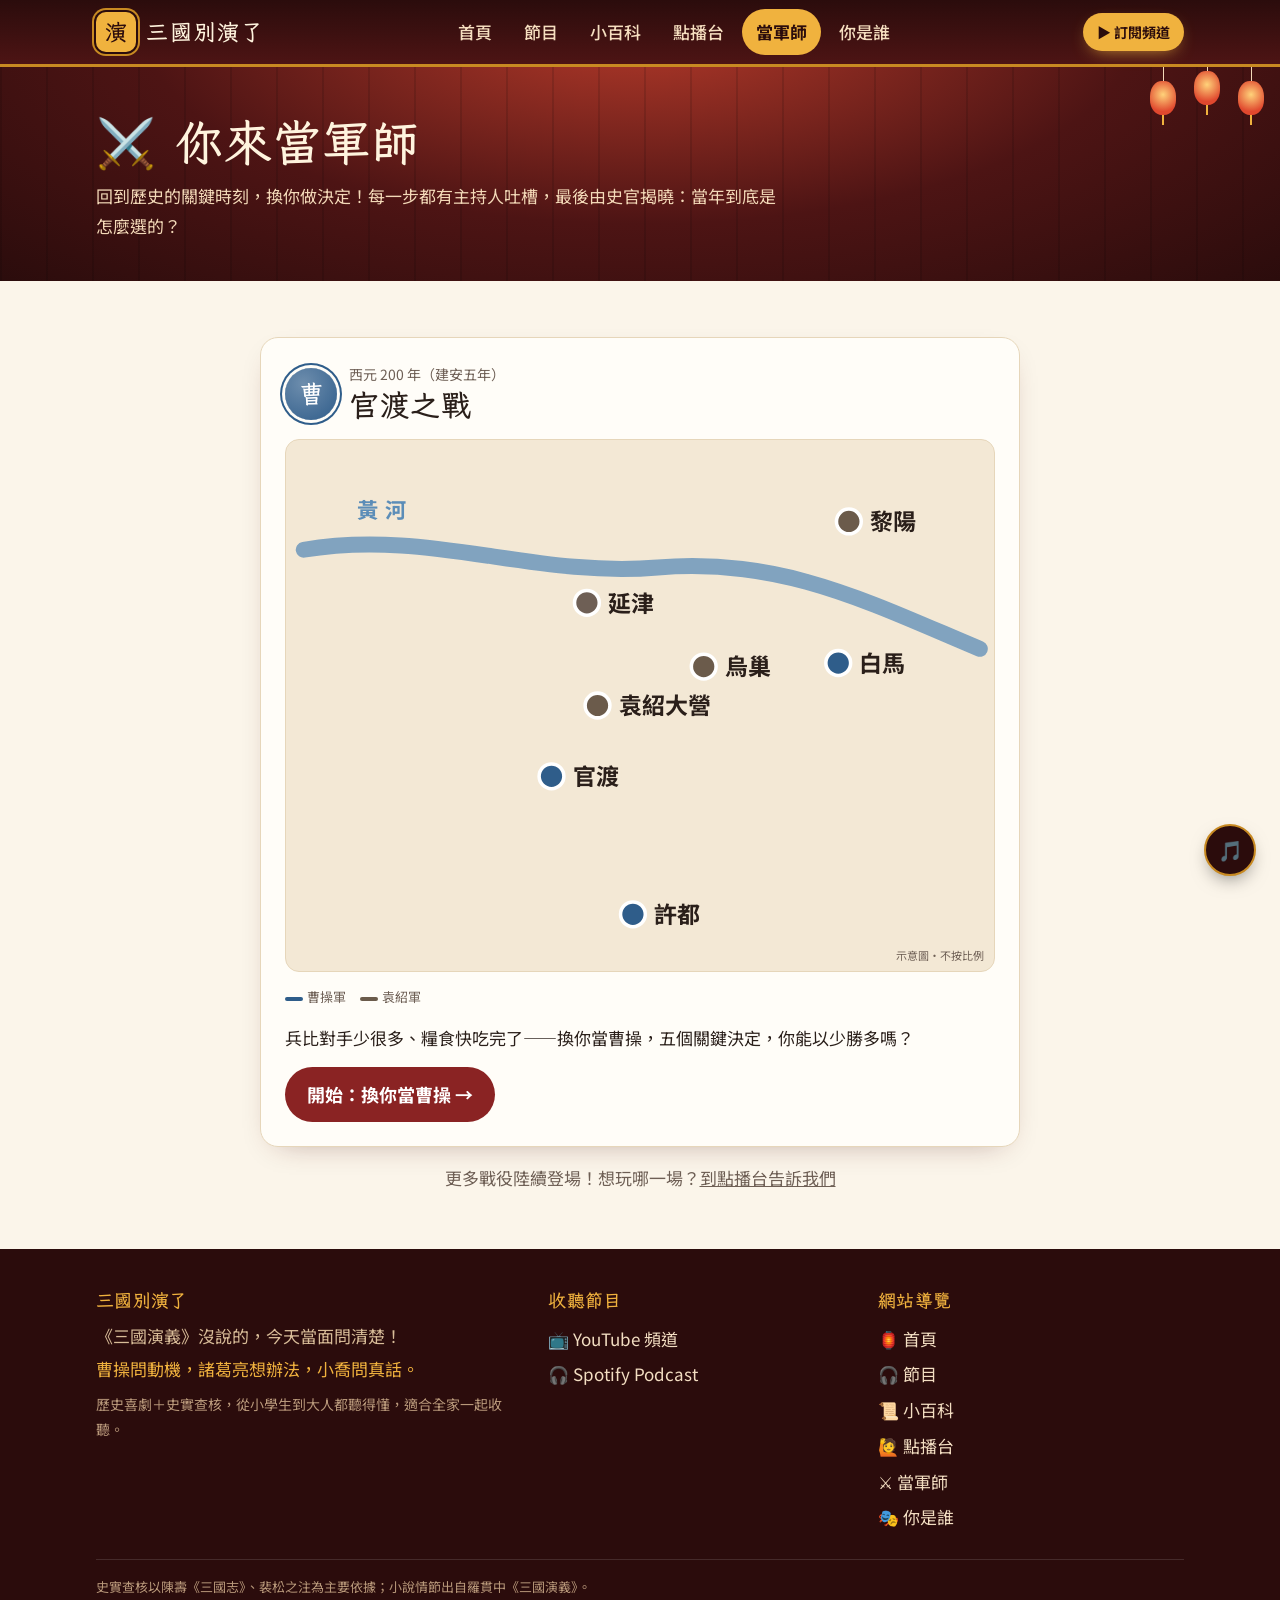
==== battle.html @ bfa18921 "新增「你來當軍師」戰役抉擇遊戲：第一場官渡之戰 - battle.html / battle.js：戰場示意圖、五個關鍵決定、主持人吐槽、史官揭曉、聽眾選擇比例、結局與小說查核 - data.js 新" ====
<!DOCTYPE html>
<html lang="zh-Hant-TW">
<head>
<meta charset="UTF-8" />
<meta name="viewport" content="width=device-width, initial-scale=1.0" />
<title>你來當軍師｜三國別演了</title>
<meta name="description" content="換你當曹操！官渡之戰五個關鍵決定，每一步都有主持人吐槽、史官揭曉真實歷史，還能看全國聽眾怎麼選。" />
<!-- meta:start -->
<link rel="canonical" href="https://sanguo-dont-act.pages.dev/battle" />
<link rel="icon" href="assets/img/favicon.ico" sizes="any" />
<link rel="icon" type="image/png" sizes="32x32" href="assets/img/favicon-32.png" />
<link rel="apple-touch-icon" href="assets/img/apple-touch-icon.png" />
<link rel="manifest" href="site.webmanifest" />
<meta name="theme-color" content="#4D1414" />
<meta property="og:type" content="website" />
<meta property="og:site_name" content="三國別演了" />
<meta property="og:locale" content="zh_TW" />
<meta property="og:title" content="你來當軍師｜三國別演了" />
<meta property="og:description" content="換你當曹操！官渡之戰五個關鍵決定，每一步都有主持人吐槽、史官揭曉真實歷史，還能看全國聽眾怎麼選。" />
<meta property="og:url" content="https://sanguo-dont-act.pages.dev/battle" />
<meta property="og:image" content="https://sanguo-dont-act.pages.dev/assets/img/og-image.png" />
<meta property="og:image:width" content="1200" />
<meta property="og:image:height" content="630" />
<meta name="twitter:card" content="summary_large_image" />
<meta name="twitter:title" content="你來當軍師｜三國別演了" />
<meta name="twitter:description" content="換你當曹操！官渡之戰五個關鍵決定，每一步都有主持人吐槽、史官揭曉真實歷史，還能看全國聽眾怎麼選。" />
<meta name="twitter:image" content="https://sanguo-dont-act.pages.dev/assets/img/og-image.png" />
<link rel="preconnect" href="https://script.google.com" crossorigin />
<link rel="preconnect" href="https://script.googleusercontent.com" crossorigin />
<link rel="preconnect" href="https://i.ytimg.com" />
<!-- meta:end -->
<link rel="preconnect" href="https://fonts.googleapis.com" />
<link rel="preconnect" href="https://fonts.gstatic.com" crossorigin />
<link href="https://fonts.googleapis.com/css2?family=LXGW+WenKai+TC:wght@400;700&family=Noto+Sans+TC:wght@400;500;700;900&display=swap" rel="stylesheet" />
<link rel="stylesheet" href="assets/css/site.css" />
<style>
  .b-box { max-width: 760px; margin: 0 auto; display: grid; gap: 16px; }
  .steps { display: flex; gap: 6px; }
  .steps i { flex: 1; height: 6px; border-radius: 6px; background: var(--line); }
  .steps i.on { background: var(--curtain); }
  .steps i.hit { background: var(--ok); }

  /* 戰場示意圖 */
  .map { background: var(--paper-2); border-radius: 14px; overflow: hidden; border: 1px solid var(--line); position: relative; }
  .map svg { display: block; width: 100%; height: auto; }
  .map .note { position: absolute; right: 10px; bottom: 6px; font-size: 11px; color: var(--muted); }
  .map .river { fill: none; stroke: var(--river); stroke-width: 9; stroke-linecap: round; opacity: .75; }
  .map .river-name { fill: var(--river); font-size: 12px; font-weight: 700; letter-spacing: 4px; }
  .map .pl circle.dot { stroke: #fff; stroke-width: 2; }
  .map .pl.cao circle.dot { fill: var(--wei); }
  .map .pl.yuan circle.dot { fill: var(--qun); }
  .map .pl.none circle.dot { fill: var(--muted); }
  .map .pl text { font-size: 13px; font-weight: 700; fill: var(--ink); paint-order: stroke; stroke: var(--paper-2); stroke-width: 4px; }
  .map .pl .ring { fill: none; stroke: var(--lantern); stroke-width: 3; opacity: 0; }
  .map .pl.focus .ring { opacity: 1; animation: ring 1.6s ease-out infinite; transform-box: fill-box; transform-origin: center; }
  @keyframes ring { from { transform: scale(.6); opacity: 1; } to { transform: scale(1.8); opacity: 0; } }
  .map .arw { fill: none; stroke-width: 3.5; stroke-linecap: round; stroke-dasharray: 400; stroke-dashoffset: 400; animation: draw 1.2s ease-out forwards; }
  .map .arw.cao { stroke: var(--wei); }
  .map .arw.yuan { stroke: var(--qun); }
  .map .arw.feint { stroke: var(--wei); stroke-dasharray: 6 6; stroke-dashoffset: 0; animation: none; opacity: .7; }
  @keyframes draw { to { stroke-dashoffset: 0; } }
  .legend { display: flex; gap: 14px; flex-wrap: wrap; font-size: 13px; color: var(--muted); }
  .legend b { display: inline-block; width: 18px; height: 4px; border-radius: 2px; vertical-align: middle; margin-right: 4px; }

  .scene { font-size: 17px; line-height: 1.8; }
  .q-title { font-size: clamp(22px, 4vw, 28px); }
  .opts { display: grid; gap: 10px; }
  .opt { text-align: left; border: 2px solid var(--line); background: var(--card); color: var(--ink); border-radius: 14px; padding: 14px 16px; font-size: 17px; font-weight: 500; transition: all .15s; display: flex; gap: 10px; align-items: flex-start; }
  .opt .k { flex: 0 0 28px; height: 28px; border-radius: 50%; background: var(--paper-2); display: grid; place-items: center; font-weight: 900; color: var(--curtain); }
  .opt:not(:disabled):hover { border-color: var(--curtain); transform: translateX(3px); }
  .opt:disabled { cursor: default; opacity: .55; }
  .opt.picked { opacity: 1; border-color: var(--curtain); background: #FFF6F3; }
  .opt.real { opacity: 1; border-color: var(--ok); }
  .opt .tag { margin-left: auto; flex: 0 0 auto; font-size: 13px; font-weight: 700; padding: 2px 8px; border-radius: 8px; color: #fff; background: var(--ok); align-self: center; }

  .say { display: flex; gap: 12px; align-items: flex-start; }
  .bubble { background: var(--card); border: 2px solid var(--line); border-radius: 4px 16px 16px 16px; padding: 10px 14px; font-size: 16px; }
  .bubble b { display: block; font-size: 13px; color: var(--muted); }
  .reveal { border: 2px solid var(--gold); background: #FFF9EC; border-radius: 16px; padding: 18px; display: grid; gap: 10px; }
  .reveal h3 { font-size: 20px; }
  .src { font-size: 13px; color: var(--muted); }
  .bars { display: grid; gap: 6px; }
  .crowd-row { display: grid; grid-template-columns: 26px 1fr 44px; gap: 8px; align-items: center; font-size: 14px; }
  .crowd-row .track { height: 12px; background: var(--paper-2); border-radius: 6px; overflow: hidden; }
  .crowd-row .fill { height: 100%; background: var(--muted); border-radius: 6px; width: 0; transition: width .8s ease-out; }
  .crowd-row.mine .fill { background: var(--curtain); }
  .crowd-row.real .fill { background: var(--ok); }
  .crowd-row .pct { text-align: right; font-variant-numeric: tabular-nums; }

  .battle-card { display: grid; grid-template-columns: 1fr; gap: 0; overflow: hidden; }
  .end-head { padding: 28px 22px; text-align: center; color: #fff; background: linear-gradient(135deg, var(--curtain), var(--curtain-deep)); }
  .end-head h2 { font-size: clamp(30px, 7vw, 44px); margin-top: 6px; color: var(--lantern); }
  .score { font-size: 15px; opacity: .9; }
  .myth { border: 1px solid var(--line); border-radius: 14px; padding: 14px; display: grid; gap: 6px; background: var(--card); }
  .myth .claim { font-weight: 700; }
  .row { display: flex; gap: 10px; flex-wrap: wrap; }
</style>
</head>
<body data-page="battle">
<main>
  <section class="page-hero">
    <div class="lanterns" aria-hidden="true"><span class="lantern"></span><span class="lantern"></span><span class="lantern"></span></div>
    <div class="wrap">
      <h1>⚔️ 你來當軍師</h1>
      <p>回到歷史的關鍵時刻，換你做決定！每一步都有主持人吐槽，最後由史官揭曉：當年到底是怎麼選的？</p>
    </div>
  </section>
  <section class="section">
    <div class="wrap">
      <div class="b-box" id="box"></div>
    </div>
  </section>
</main>

<script src="assets/js/config.js"></script>
<script src="assets/js/data.js"></script>
<script src="assets/js/core.js"></script>
<script src="assets/js/battle.js"></script>
</body>
</html>
---- assets/css/site.css ----
/* ============================================================
   三國別演了｜網站樣式（戲台 × 錄音室）
   ============================================================ */
:root {
  --curtain: #8A2323;
  --curtain-dark: #4D1414;
  --curtain-deep: #2B0C0C;
  --lantern: #F0B23E;
  --gold: #C88A22;
  --paper: #FBF5EA;
  --paper-2: #F3E8D5;
  --card: #FFFDF8;
  --line: #E6D6BA;
  --ink: #2A1F1A;
  --muted: #6E5F55;
  --wei: #2F5D8A;
  --shu: #2E7D4F;
  --wu: #B23A2E;
  --qun: #6B5B4B;
  --river: #5B8DB8;
  --ok: #2E7D4F;
  --bad: #B23A2E;
  --adapt: #B7791F;
  --radius: 18px;
  --shadow: 0 10px 30px -18px rgba(77, 20, 20, .45);
  --head: "LXGW WenKai TC", "Noto Serif TC", serif;
  --body: "Noto Sans TC", system-ui, -apple-system, "Microsoft JhengHei", sans-serif;
  color-scheme: light;
}
* { box-sizing: border-box; }
html { scroll-behavior: smooth; -webkit-text-size-adjust: 100%; }
body {
  margin: 0; background: var(--paper); color: var(--ink);
  font-family: var(--body); font-size: 17px; line-height: 1.75;
  padding-bottom: 76px; /* 手機底部導覽 */
}
@media (min-width: 900px) { body { padding-bottom: 0; } }
img { max-width: 100%; display: block; }
a { color: inherit; }
button, input, select, textarea { font: inherit; color: inherit; }
button { cursor: pointer; }
h1, h2, h3, h4 { font-family: var(--head); line-height: 1.3; margin: 0; letter-spacing: .02em; }
p { margin: 0; }
:focus-visible { outline: 3px solid var(--lantern); outline-offset: 2px; border-radius: 6px; }
.sr-only { position: absolute; width: 1px; height: 1px; overflow: hidden; clip: rect(0 0 0 0); white-space: nowrap; }
.wrap { max-width: 1120px; margin: 0 auto; padding: 0 16px; }
.muted { color: var(--muted); }
.small { font-size: 14px; }
.hidden { display: none !important; }

/* ---------- 頂部：戲台匾額 ---------- */
.topbar {
  position: sticky; top: 0; z-index: 50;
  background: linear-gradient(var(--curtain-deep), var(--curtain-dark));
  color: #FFF4DE; border-bottom: 3px solid var(--gold);
}
.topbar .wrap { display: flex; align-items: center; justify-content: space-between; height: 64px; gap: 16px; }
.brand { display: flex; align-items: center; gap: 10px; text-decoration: none; }
.brand-mark {
  width: 40px; height: 40px; border-radius: 10px; display: grid; place-items: center;
  background: var(--lantern); color: var(--curtain-deep); font-family: var(--head); font-weight: 700; font-size: 22px;
  box-shadow: 0 0 0 2px var(--curtain-deep), 0 0 0 4px var(--gold);
}
.brand-name { font-family: var(--head); font-size: 22px; font-weight: 700; letter-spacing: .08em; }
.nav-desk { display: none; gap: 4px; }
.nav-desk a {
  text-decoration: none; padding: 8px 14px; border-radius: 999px; font-weight: 500; color: #F6DFC0;
}
.nav-desk a:hover { background: rgba(255,255,255,.08); color: #fff; }
.nav-desk a[aria-current="page"] { background: var(--lantern); color: var(--curtain-deep); font-weight: 700; }
.top-cta { display: none; }
@media (min-width: 900px) { .nav-desk { display: flex; } .top-cta { display: inline-flex; } }

/* 手機底部導覽 */
.nav-mobile {
  position: fixed; bottom: 0; left: 0; right: 0; z-index: 60;
  display: grid; grid-template-columns: repeat(6, 1fr);
  background: var(--curtain-deep); border-top: 2px solid var(--gold);
  padding-bottom: env(safe-area-inset-bottom);
}
.nav-mobile a {
  text-decoration: none; color: #E9CFAE; font-size: 12px; text-align: center;
  padding: 8px 0 10px; display: flex; flex-direction: column; align-items: center; gap: 2px;
}
.nav-mobile a .ico { font-size: 20px; line-height: 1; }
.nav-mobile a[aria-current="page"] { color: var(--lantern); font-weight: 700; }
@media (min-width: 900px) { .nav-mobile { display: none; } }

/* ---------- 按鈕 ---------- */
.btn {
  display: inline-flex; align-items: center; justify-content: center; gap: 8px;
  border: 0; border-radius: 999px; padding: 12px 22px; font-weight: 700; text-decoration: none;
  transition: transform .15s ease, box-shadow .15s ease, background .15s; white-space: nowrap;
}
.btn:hover { transform: translateY(-1px); }
.btn:disabled { opacity: .5; cursor: not-allowed; transform: none; }
.btn-gold { background: var(--lantern); color: var(--curtain-deep); box-shadow: 0 6px 18px -8px rgba(240,178,62,.9); }
.btn-red { background: var(--curtain); color: #fff; }
.btn-ink { background: var(--ink); color: #fff; }
.btn-line { background: transparent; border: 2px solid currentColor; padding: 10px 20px; }
.btn-ghost { background: rgba(255,255,255,.1); color: #fff; border: 1px solid rgba(255,255,255,.3); }
.btn-sm { padding: 7px 14px; font-size: 14px; }
.btn-yt { background: #E62117; color: #fff; }
.btn-sp { background: #1DB954; color: #062B14; }

/* ---------- 區塊標題 ---------- */
.section { padding: 56px 0; }
.section-alt { background: var(--paper-2); border-top: 1px solid var(--line); border-bottom: 1px solid var(--line); }
.sec-head { display: flex; align-items: end; justify-content: space-between; gap: 16px; margin-bottom: 24px; flex-wrap: wrap; }
.sec-head h2 { font-size: clamp(26px, 4vw, 34px); }
.sec-head h2 .kicker { display: block; font-family: var(--body); font-size: 13px; letter-spacing: .2em; color: var(--curtain); font-weight: 700; margin-bottom: 4px; }
.sec-head p { color: var(--muted); }

/* 頁首橫幅（內頁） */
.page-hero {
  background: radial-gradient(ellipse at 50% -20%, #B53A2A 0%, var(--curtain-dark) 55%, var(--curtain-deep) 100%);
  color: #FFF4DE; padding: 44px 0 40px; position: relative; overflow: hidden;
}
.page-hero::after { /* 布幕摺痕 */
  content: ""; position: absolute; inset: 0; pointer-events: none;
  background: repeating-linear-gradient(90deg, rgba(0,0,0,.12) 0 2px, transparent 2px 46px);
}
.page-hero .wrap { position: relative; z-index: 1; }
.page-hero h1 { font-size: clamp(32px, 6vw, 48px); }
.page-hero p { color: #F3D9B8; margin-top: 8px; max-width: 680px; }
.lanterns { position: absolute; top: 0; right: 16px; display: flex; gap: 18px; z-index: 1; }
.lantern { width: 26px; height: 34px; border-radius: 45%; background: radial-gradient(circle at 50% 40%, #FFD27A, #E0482E 70%); position: relative; margin-top: 14px; animation: sway 4s ease-in-out infinite; transform-origin: 50% -14px; }
.lantern::before { content: ""; position: absolute; left: 50%; top: -14px; width: 1px; height: 14px; background: #F3D9B8; }
.lantern::after { content: ""; position: absolute; left: 50%; bottom: -10px; width: 2px; height: 10px; margin-left: -1px; background: var(--lantern); }
.lantern:nth-child(2) { animation-delay: -1.3s; margin-top: 4px; }
.lantern:nth-child(3) { animation-delay: -2.6s; }
@keyframes sway { 0%,100% { transform: rotate(-4deg); } 50% { transform: rotate(4deg); } }
@media (max-width: 600px) { .lanterns { display: none; } }

/* ---------- 卡片 ---------- */
.card {
  background: var(--card); border: 1px solid var(--line); border-radius: var(--radius);
  box-shadow: var(--shadow); overflow: hidden;
}
.card-pad { padding: 20px; }
.grid { display: grid; gap: 18px; }
.g2 { grid-template-columns: 1fr; }
.g3 { grid-template-columns: 1fr; }
.g4 { grid-template-columns: repeat(2, 1fr); }
@media (min-width: 640px) { .g2 { grid-template-columns: repeat(2, 1fr); } .g3 { grid-template-columns: repeat(2, 1fr); } .g4 { grid-template-columns: repeat(3, 1fr); } }
@media (min-width: 960px) { .g3 { grid-template-columns: repeat(3, 1fr); } .g4 { grid-template-columns: repeat(4, 1fr); } }

/* 陣營色 */
.f-wei { --f: var(--wei); } .f-shu { --f: var(--shu); } .f-wu { --f: var(--wu); } .f-qun { --f: var(--qun); }
.chip {
  display: inline-flex; align-items: center; gap: 6px; border-radius: 999px; padding: 2px 10px;
  font-size: 13px; font-weight: 700; background: var(--paper-2); color: var(--ink); border: 1px solid var(--line);
}
.chip-f { background: var(--f); color: #fff; border-color: var(--f); }
.chip-link { text-decoration: none; cursor: pointer; }
.chip-link:hover { border-color: var(--curtain); color: var(--curtain); }
.avatar {
  --s: 56px; width: var(--s); height: var(--s); flex: 0 0 var(--s); border-radius: 50%;
  display: grid; place-items: center; font-family: var(--head); font-weight: 700; font-size: calc(var(--s) * .48);
  color: #fff; background: radial-gradient(circle at 35% 30%, color-mix(in srgb, var(--f) 70%, #fff), var(--f));
  box-shadow: 0 0 0 3px var(--card), 0 0 0 5px var(--f);
}

/* 判定徽章 */
.verdict { display: inline-flex; align-items: center; gap: 6px; font-weight: 700; border-radius: 8px; padding: 2px 10px; font-size: 14px; color: #fff; }
.v-true { background: var(--ok); } .v-fiction { background: var(--bad); } .v-adapted { background: var(--adapt); }

/* ---------- 分段切換 / 篩選 ---------- */
.seg { display: flex; flex-wrap: wrap; gap: 8px; }
.seg button {
  border: 2px solid var(--line); background: var(--card); border-radius: 999px; padding: 7px 16px; font-weight: 700;
}
.seg button[aria-pressed="true"], .seg button[aria-selected="true"] { background: var(--curtain); border-color: var(--curtain); color: #fff; }
.search {
  width: 100%; max-width: 340px; border: 2px solid var(--line); background: var(--card); border-radius: 999px; padding: 9px 16px;
}
.search:focus { border-color: var(--curtain); outline: none; }
.toolbar { display: flex; flex-wrap: wrap; gap: 12px; align-items: center; justify-content: space-between; margin-bottom: 22px; }

/* ---------- 單集卡 ---------- */
.ep-card { display: flex; flex-direction: column; }
.ep-thumb { position: relative; aspect-ratio: 16 / 9; background: var(--curtain-dark); overflow: hidden; }
.ep-thumb img { width: 100%; height: 100%; object-fit: cover; transition: transform .4s; }
.ep-card:hover .ep-thumb img { transform: scale(1.04); }
.ep-code {
  position: absolute; left: 12px; top: 12px; background: var(--lantern); color: var(--curtain-deep);
  font-weight: 900; border-radius: 8px; padding: 2px 10px; font-size: 14px;
}
.ep-len { position: absolute; right: 10px; bottom: 10px; background: rgba(0,0,0,.75); color: #fff; font-size: 12px; border-radius: 6px; padding: 1px 7px; }
.ep-play {
  position: absolute; inset: 0; display: grid; place-items: center; background: transparent; border: 0; color: #fff;
}
.ep-play span { width: 60px; height: 60px; border-radius: 50%; background: rgba(138,35,35,.88); display: grid; place-items: center; font-size: 22px; box-shadow: 0 0 0 4px rgba(255,255,255,.35); transition: transform .2s; }
.ep-play:hover span { transform: scale(1.1); }
.ep-body { padding: 18px 20px 20px; display: flex; flex-direction: column; gap: 10px; flex: 1; }
.ep-body h3 { font-size: 21px; }
.ep-q { font-weight: 700; }
.ep-lesson { border-left: 4px solid var(--lantern); background: #FFF6E2; border-radius: 0 10px 10px 0; padding: 8px 12px; font-size: 15px; }
.ep-upcoming .ep-thumb { display: grid; place-items: center; background: repeating-linear-gradient(45deg, var(--curtain-dark) 0 14px, var(--curtain) 14px 28px); color: #FFE7B8; font-family: var(--head); font-size: 28px; }

/* ---------- 投票條 ---------- */
.bar { height: 10px; background: var(--paper-2); border-radius: 999px; overflow: hidden; }
.bar > i { display: block; height: 100%; background: linear-gradient(90deg, var(--gold), var(--lantern)); border-radius: inherit; transition: width .6s ease; }

/* ---------- 表單 ---------- */
.field { display: flex; flex-direction: column; gap: 6px; }
.field label, .field legend { font-weight: 700; }
.input, .select, .textarea {
  width: 100%; border: 2px solid var(--line); background: #fff; border-radius: 12px; padding: 11px 14px;
}
.input:focus, .select:focus, .textarea:focus { border-color: var(--curtain); outline: none; }
.pick { display: flex; flex-wrap: wrap; gap: 8px; }
.pick label { cursor: pointer; }
.pick input { position: absolute; opacity: 0; pointer-events: none; }
.pick span { display: inline-block; border: 2px solid var(--line); background: #fff; border-radius: 999px; padding: 6px 14px; font-weight: 500; }
.pick input:checked + span { border-color: var(--curtain); background: var(--curtain); color: #fff; }
.pick input:focus-visible + span { outline: 3px solid var(--lantern); outline-offset: 2px; }

/* ---------- 對話框 ---------- */
.modal { position: fixed; inset: 0; z-index: 100; display: grid; place-items: center; padding: 16px; }
.modal-bg { position: absolute; inset: 0; background: rgba(28, 8, 8, .72); backdrop-filter: blur(2px); }
.modal-box {
  position: relative; width: min(860px, 100%); max-height: calc(100vh - 32px); overflow: auto;
  background: var(--card); border-radius: 22px; box-shadow: 0 30px 80px -20px rgba(0,0,0,.6); animation: pop .25s ease-out;
}
.modal-close {
  position: absolute; right: 12px; top: 12px; z-index: 2; width: 40px; height: 40px; border-radius: 50%;
  border: 0; background: rgba(0,0,0,.55); color: #fff; font-size: 20px;
}
.video { aspect-ratio: 16/9; background: #000; }
.video iframe { width: 100%; height: 100%; border: 0; display: block; }
@keyframes pop { from { transform: scale(.94); opacity: 0; } to { transform: scale(1); opacity: 1; } }

/* ---------- 提示 ---------- */
.toast {
  position: fixed; left: 50%; bottom: 96px; transform: translateX(-50%) translateY(20px); opacity: 0; z-index: 200;
  background: var(--ink); color: #fff; padding: 10px 18px; border-radius: 999px; font-weight: 500; pointer-events: none;
  transition: all .25s ease; max-width: calc(100% - 32px); text-align: center;
}
.toast.show { opacity: 1; transform: translateX(-50%) translateY(0); }
@media (min-width: 900px) { .toast { bottom: 32px; } }
.demo-banner {
  background: #FFF2CC; border-bottom: 1px solid #F0D68A; color: #6B4E00; font-size: 14px; text-align: center; padding: 6px 16px;
}

/* ---------- 頁尾 ---------- */
.footer { background: var(--curtain-deep); color: #EAD3B4; padding: 40px 0 28px; margin-top: 0; }
.footer .wrap { display: grid; gap: 24px; }
@media (min-width: 800px) { .footer .wrap { grid-template-columns: 1.4fr 1fr 1fr; } }
.footer h4 { color: var(--lantern); font-size: 18px; margin-bottom: 8px; }
.footer a { text-decoration: none; display: block; padding: 3px 0; color: #F3DEC2; }
.footer a:hover { color: #fff; }
.footer .copy { grid-column: 1 / -1; border-top: 1px solid rgba(255,255,255,.12); padding-top: 16px; font-size: 13px; color: #B8987A; }

/* ---------- 背景音樂按鈕 ---------- */
.bgm-btn {
  position: fixed; right: 16px; bottom: 92px; z-index: 70;
  width: 52px; height: 52px; border-radius: 50%; border: 2px solid var(--gold);
  background: var(--curtain-deep); color: var(--lantern); display: grid; place-items: center;
  box-shadow: 0 8px 20px -8px rgba(0,0,0,.6); transition: transform .15s;
}
.bgm-btn:hover { transform: scale(1.06); }
.bgm-ico { display: none; align-items: flex-end; gap: 3px; height: 20px; }
.bgm-ico i { width: 4px; height: 6px; background: var(--lantern); border-radius: 2px; animation: bgmbar 1s ease-in-out infinite; }
.bgm-ico i:nth-child(2) { animation-delay: .15s; } .bgm-ico i:nth-child(3) { animation-delay: .3s; } .bgm-ico i:nth-child(4) { animation-delay: .45s; }
@keyframes bgmbar { 0%,100% { height: 5px; } 50% { height: 20px; } }
.bgm-off { font-size: 20px; line-height: 1; }
.bgm-btn.on .bgm-ico { display: flex; }
.bgm-btn.on .bgm-off { display: none; }
@media (min-width: 900px) { .bgm-btn { bottom: 24px; right: 24px; } }

/* ---------- 雜項 ---------- */
.fade-in { animation: fadeUp .4s ease-out both; }
@keyframes fadeUp { from { opacity: 0; transform: translateY(8px); } to { opacity: 1; transform: none; } }
.empty { text-align: center; color: var(--muted); padding: 40px 0; }
@media (prefers-reduced-motion: reduce) {
  *, *::before, *::after { animation: none !important; transition: none !important; }
  html { scroll-behavior: auto; }
}
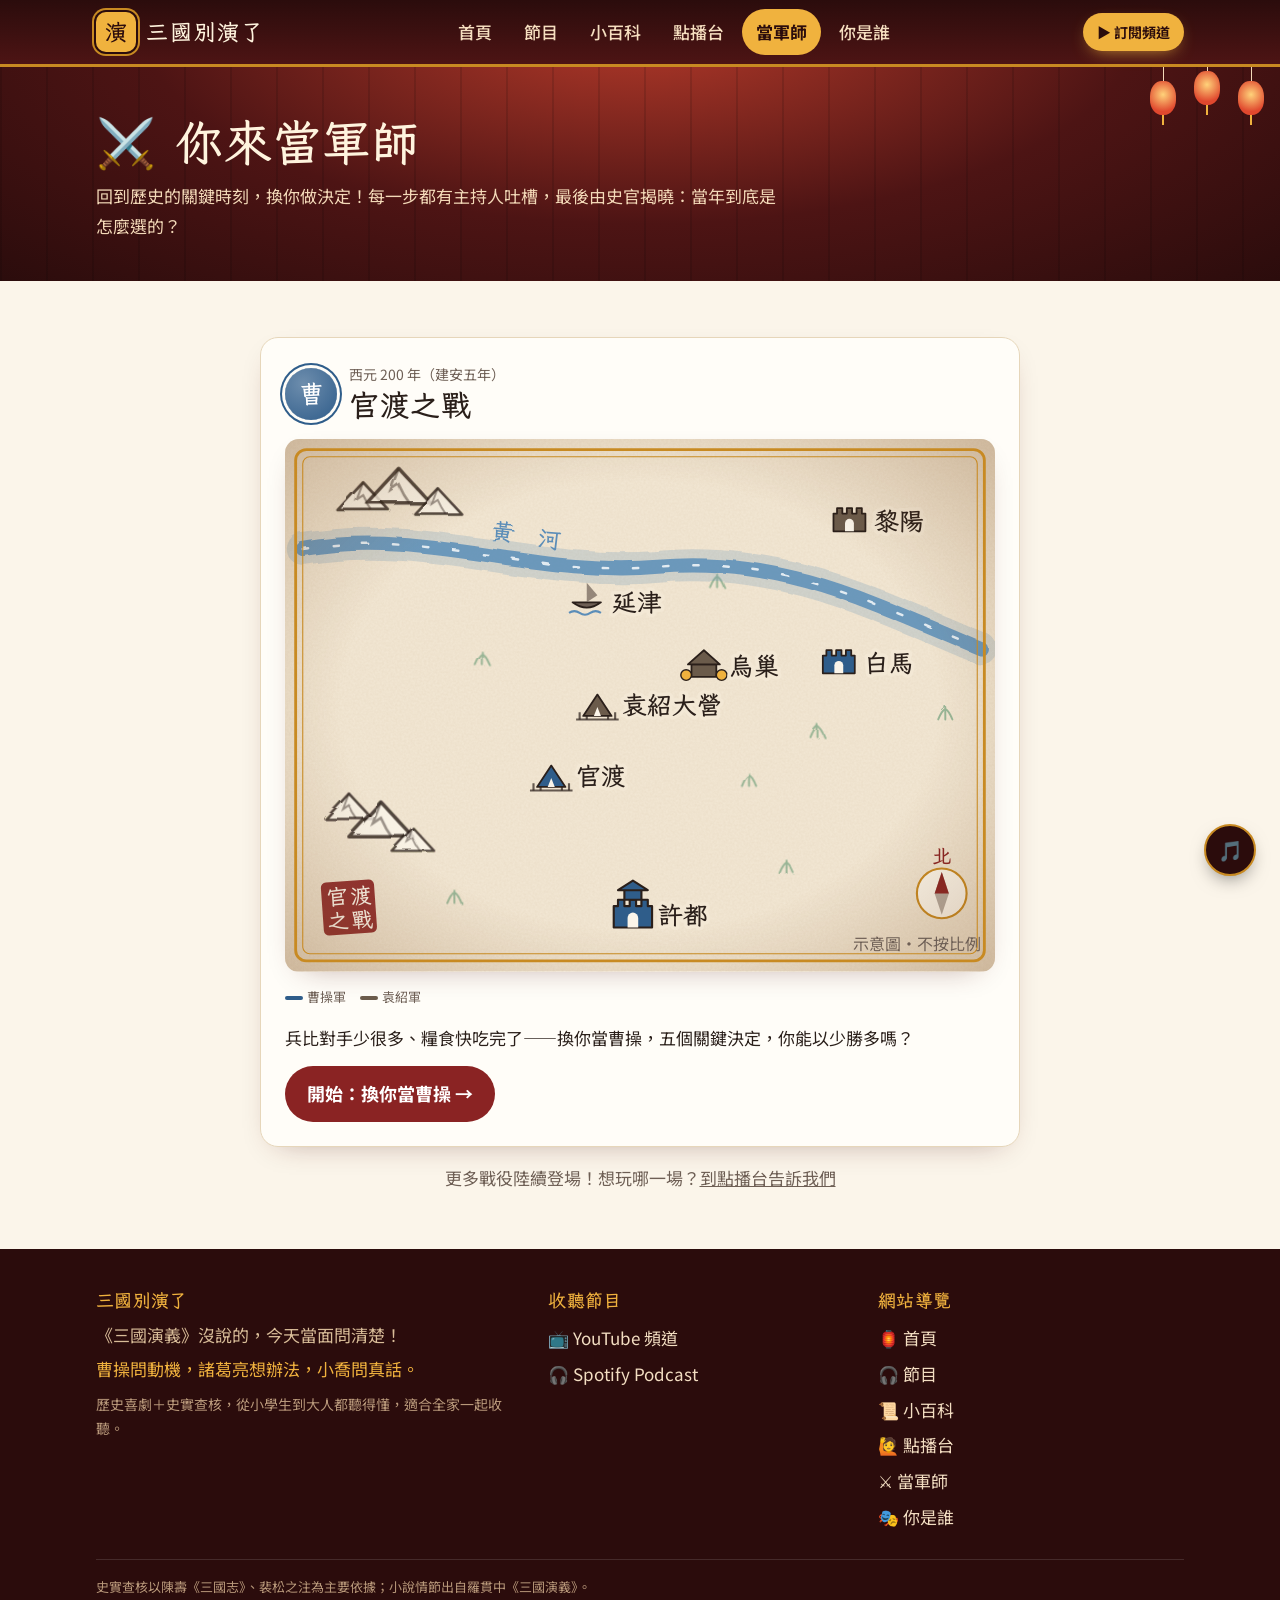
==== commit 1e8767f2: "你來當軍師：戰場示意圖改為古地圖手繪風 - 紙張紋理、金框、印章、指北針、水墨山巒與草叢、流動的黃河 - 地點改用城池、營帳、糧倉、渡口圖示；每一步加上交戰、火燒烏巢、勝利旗幟動畫 - 資料新增 si" ====
--- a/battle.html
+++ b/battle.html
@@ -41,24 +41,56 @@
   .steps i.hit { background: var(--ok); }
 
   /* 戰場示意圖 */
-  .map { background: var(--paper-2); border-radius: 14px; overflow: hidden; border: 1px solid var(--line); position: relative; }
+  .map { border-radius: 14px; overflow: hidden; box-shadow: var(--shadow); }
   .map svg { display: block; width: 100%; height: auto; }
-  .map .note { position: absolute; right: 10px; bottom: 6px; font-size: 11px; color: var(--muted); }
-  .map .river { fill: none; stroke: var(--river); stroke-width: 9; stroke-linecap: round; opacity: .75; }
-  .map .river-name { fill: var(--river); font-size: 12px; font-weight: 700; letter-spacing: 4px; }
-  .map .pl circle.dot { stroke: #fff; stroke-width: 2; }
-  .map .pl.cao circle.dot { fill: var(--wei); }
-  .map .pl.yuan circle.dot { fill: var(--qun); }
-  .map .pl.none circle.dot { fill: var(--muted); }
-  .map .pl text { font-size: 13px; font-weight: 700; fill: var(--ink); paint-order: stroke; stroke: var(--paper-2); stroke-width: 4px; }
-  .map .pl .ring { fill: none; stroke: var(--lantern); stroke-width: 3; opacity: 0; }
-  .map .pl.focus .ring { opacity: 1; animation: ring 1.6s ease-out infinite; transform-box: fill-box; transform-origin: center; }
-  @keyframes ring { from { transform: scale(.6); opacity: 1; } to { transform: scale(1.8); opacity: 0; } }
-  .map .arw { fill: none; stroke-width: 3.5; stroke-linecap: round; stroke-dasharray: 400; stroke-dashoffset: 400; animation: draw 1.2s ease-out forwards; }
-  .map .arw.cao { stroke: var(--wei); }
-  .map .arw.yuan { stroke: var(--qun); }
-  .map .arw.feint { stroke: var(--wei); stroke-dasharray: 6 6; stroke-dashoffset: 0; animation: none; opacity: .7; }
+  .map text { font-family: var(--head); }
+  .map .paper { fill: var(--paper-2); }
+  .map .frame { fill: none; stroke: var(--gold); stroke-width: 1.6; }
+  .map .frame.thin { stroke-width: .6; }
+  .map .note { font-size: 9px; fill: var(--muted); font-family: var(--body); }
+  .map .river-bank { fill: none; stroke: var(--river); stroke-width: 18; stroke-linecap: round; opacity: .22; }
+  .map .river { fill: none; stroke: var(--river); stroke-width: 8; stroke-linecap: round; opacity: .85; }
+  .map .river-flow { fill: none; stroke: #fff; stroke-width: 1.4; stroke-linecap: round; stroke-dasharray: 3 14; opacity: .8; animation: flow 3s linear infinite; }
+  @keyframes flow { to { stroke-dashoffset: -34; } }
+  .map .river-name { fill: var(--river); font-size: 13px; font-weight: 700; }
+  .map .mtn-body { fill: var(--paper); stroke: var(--ink); stroke-width: 1.3; stroke-linejoin: round; opacity: .8; }
+  .map .mtn-shade { fill: none; stroke: var(--ink); stroke-width: 1; opacity: .45; }
+  .map .grass { fill: none; stroke: var(--shu); stroke-width: 1.1; stroke-linecap: round; opacity: .45; }
+  .map .ink { stroke: var(--ink); stroke-width: 1; stroke-linejoin: round; }
+  .map .hole { fill: var(--paper); }
+  .map .stake { stroke: var(--ink); stroke-width: 1.2; opacity: .7; }
+  .map .sack { fill: var(--lantern); stroke: var(--ink); stroke-width: .8; }
+  .map .wave { fill: none; stroke: var(--river); stroke-width: 1.2; }
+  .map .pl text { font-size: 14px; font-weight: 700; fill: var(--ink); paint-order: stroke; stroke: var(--paper-2); stroke-width: 4px; stroke-linejoin: round; }
+  .map .pl .ring { fill: rgba(240,178,62,.18); stroke: var(--lantern); stroke-width: 2.5; opacity: 0; }
+  .map .pl.focus .ring { opacity: 1; animation: ring 1.8s ease-out infinite; transform-box: fill-box; transform-origin: center; }
+  @keyframes ring { from { transform: scale(.7); opacity: 1; } to { transform: scale(1.7); opacity: 0; } }
+  .map .arw-halo { fill: none; stroke: var(--paper-2); stroke-width: 8; stroke-linecap: round; opacity: .85; }
+  .map .arw { fill: none; stroke-width: 4; stroke-linecap: round; stroke-dasharray: 400; stroke-dashoffset: 400; animation: draw 1.2s ease-out forwards; }
+  .map .arw.feint { stroke-dasharray: 5 6; stroke-dashoffset: 0; animation: march 1s linear infinite; opacity: .8; }
   @keyframes draw { to { stroke-dashoffset: 0; } }
+  @keyframes march { to { stroke-dashoffset: -22; } }
+  .map .compass circle { fill: var(--paper); stroke: var(--gold); stroke-width: 1.2; }
+  .map .compass .needle { fill: var(--muted); opacity: .5; }
+  .map .compass .needle-n { fill: var(--curtain); }
+  .map .compass text { font-size: 11px; font-weight: 700; fill: var(--curtain); text-anchor: middle; }
+  .map .seal rect { fill: var(--curtain); opacity: .92; }
+  .map .seal text { fill: var(--paper); font-size: 12px; font-weight: 700; text-anchor: middle; }
+  .map .sword { stroke: var(--ink); stroke-width: 2; stroke-linecap: round; }
+  .map .hilt { stroke: var(--gold); stroke-width: 2.4; stroke-linecap: round; }
+  .map .spark { fill: var(--lantern); stroke: var(--curtain); stroke-width: .6; animation: spark .9s ease-in-out infinite alternate; transform-box: fill-box; transform-origin: center; }
+  @keyframes spark { from { transform: scale(.6) rotate(0); } to { transform: scale(1.3) rotate(45deg); } }
+  .map .flame { transform-box: fill-box; transform-origin: 50% 100%; animation: flick .5s ease-in-out infinite alternate; }
+  .map .flame.f1 { fill: var(--curtain); } .map .flame.f2 { fill: var(--lantern); animation-delay: -.2s; } .map .flame.f3 { fill: #FFE7A3; animation-delay: -.35s; }
+  @keyframes flick { from { transform: scaleY(.85) skewX(-4deg); } to { transform: scaleY(1.12) skewX(4deg); } }
+  .map .smoke { fill: var(--muted); opacity: 0; animation: smoke 2.4s ease-out infinite; }
+  .map .smoke.s2 { animation-delay: -1.2s; }
+  @keyframes smoke { 0% { opacity: .35; transform: translateY(0); } 100% { opacity: 0; transform: translateY(-14px); } }
+  .map .pole { stroke: var(--ink); stroke-width: 1.6; }
+  .map .cloth { transform-box: fill-box; transform-origin: 0 50%; animation: wave 1.4s ease-in-out infinite alternate; }
+  @keyframes wave { from { transform: skewY(-4deg) scaleX(.94); } to { transform: skewY(4deg) scaleX(1); } }
+  .map .flag-ch { fill: #fff; font-size: 10px; font-weight: 700; text-anchor: middle; }
+  @media (prefers-reduced-motion: reduce) { .map * { animation: none !important; stroke-dashoffset: 0 !important; } }
   .legend { display: flex; gap: 14px; flex-wrap: wrap; font-size: 13px; color: var(--muted); }
   .legend b { display: inline-block; width: 18px; height: 4px; border-radius: 2px; vertical-align: middle; margin-right: 4px; }
 
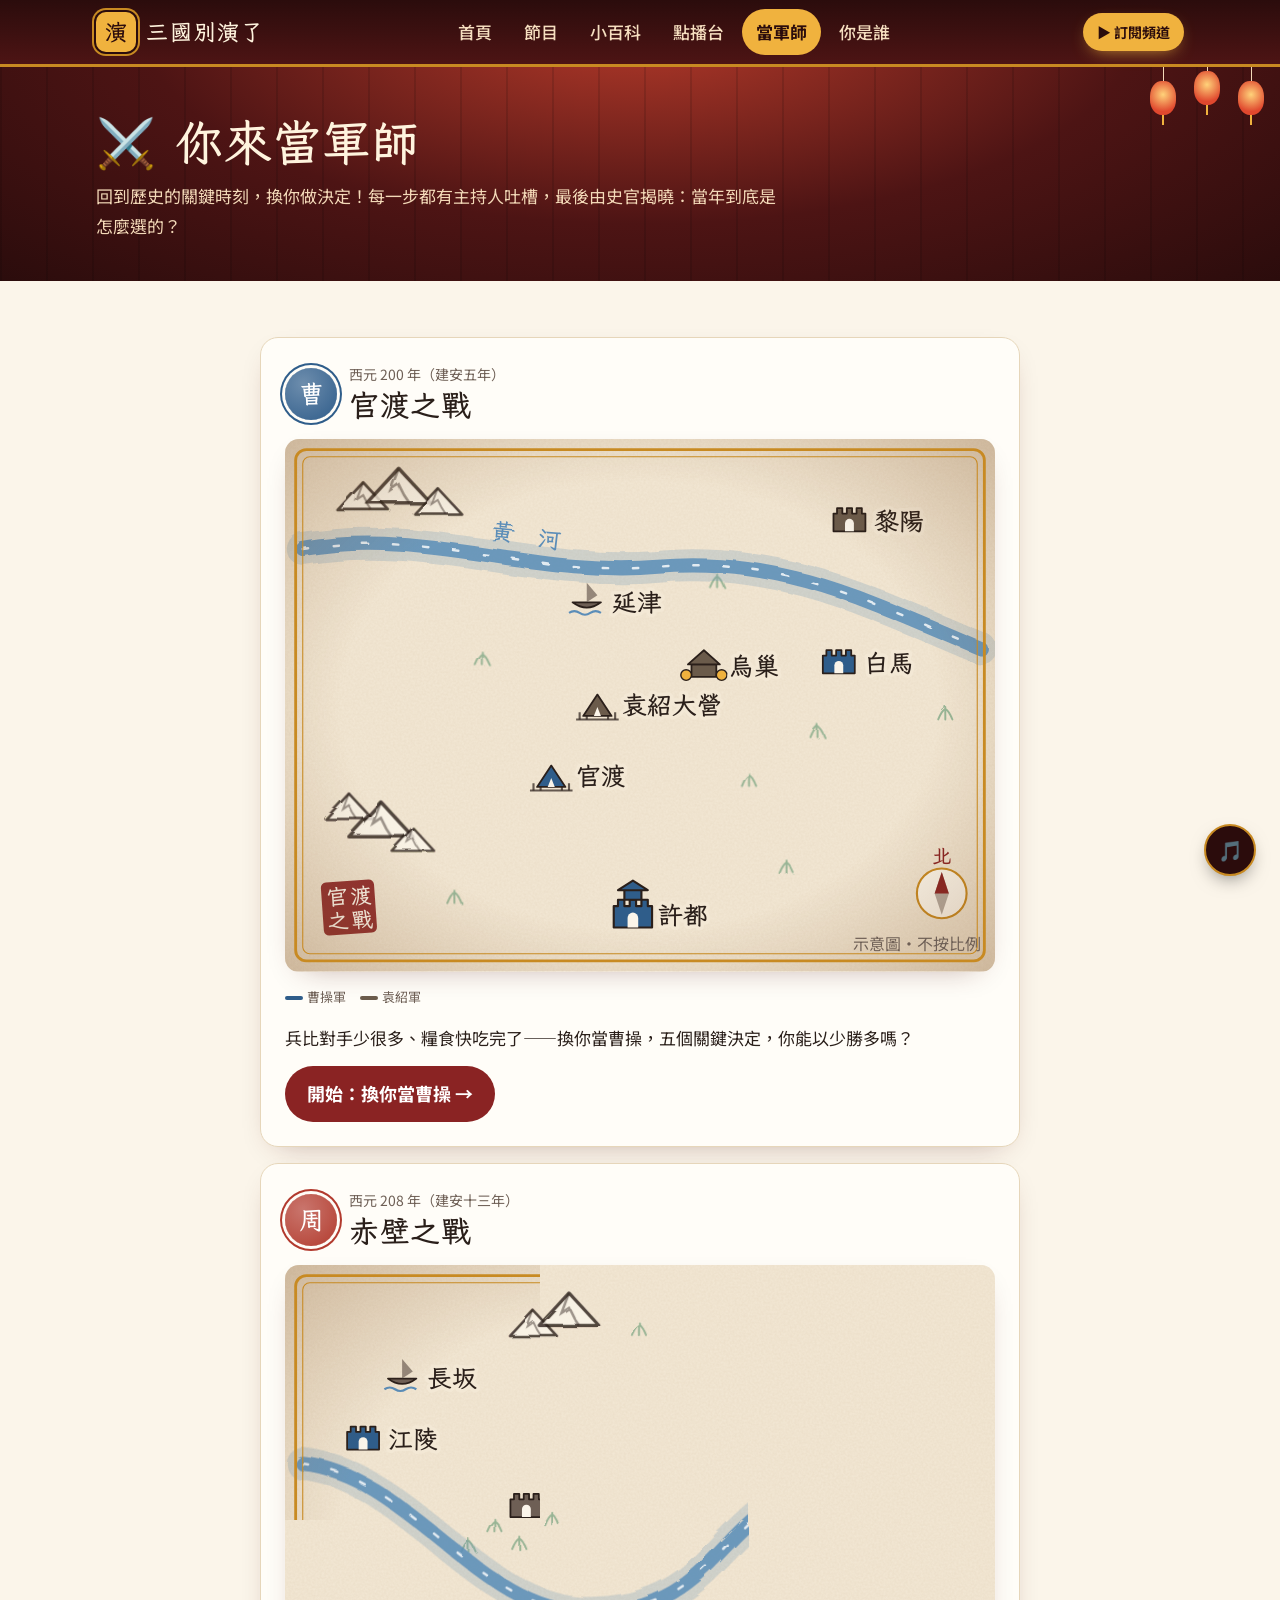
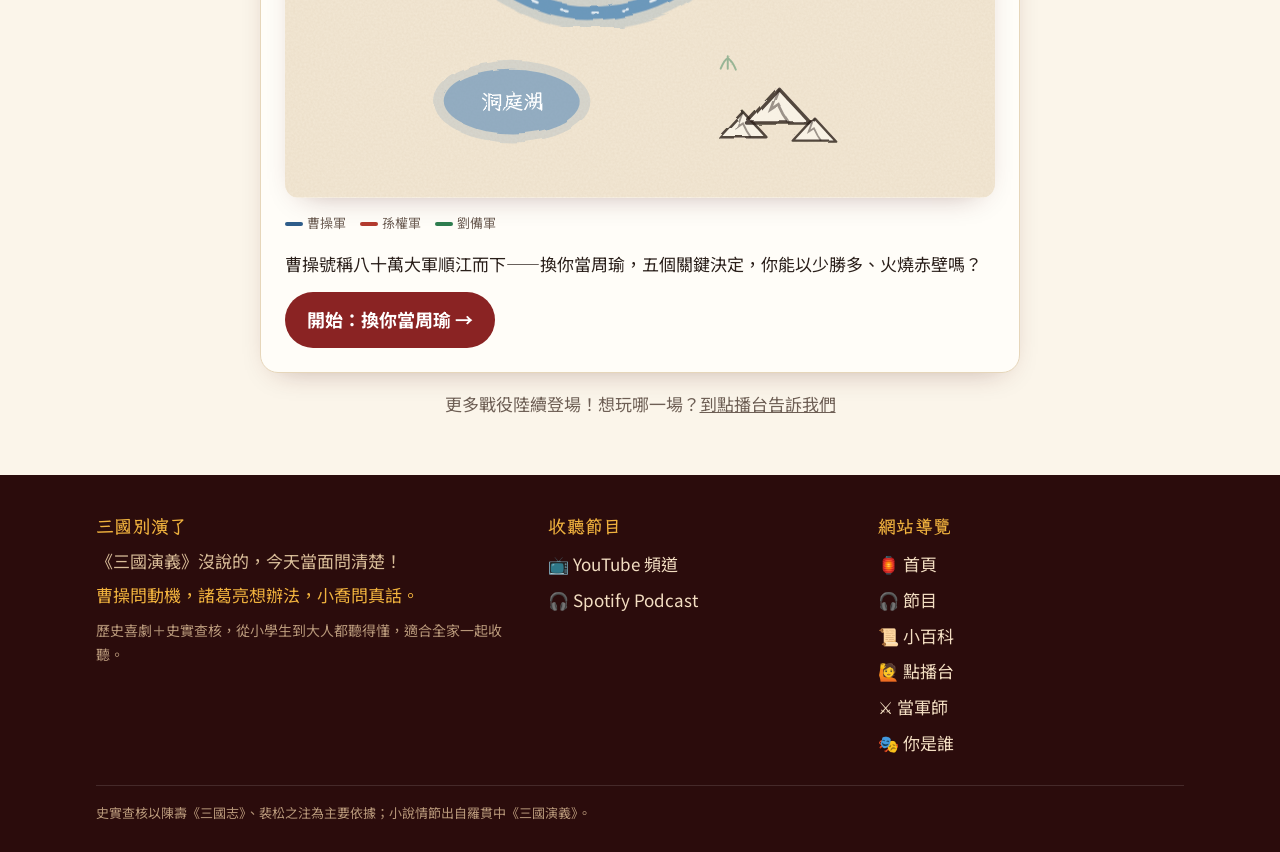
==== commit 6d465237: "你來當軍師：新增赤壁之戰（扮演周瑜），首頁加入入口 - BATTLES 新增 chibi：五個關鍵決定、長江地圖（含洞庭湖）、五則小說查核 - 遊戲文字改用各戰役主角名字；地圖支援湖泊、河名放在河道下" ====
--- a/battle.html
+++ b/battle.html
@@ -53,6 +53,9 @@
   .map .river-flow { fill: none; stroke: #fff; stroke-width: 1.4; stroke-linecap: round; stroke-dasharray: 3 14; opacity: .8; animation: flow 3s linear infinite; }
   @keyframes flow { to { stroke-dashoffset: -34; } }
   .map .river-name { fill: var(--river); font-size: 13px; font-weight: 700; }
+  .map .lake-bank { fill: var(--river); opacity: .18; }
+  .map .lake { fill: var(--river); opacity: .55; }
+  .map .lake-name { fill: #fff; font-size: 12px; font-weight: 700; text-anchor: middle; }
   .map .mtn-body { fill: var(--paper); stroke: var(--ink); stroke-width: 1.3; stroke-linejoin: round; opacity: .8; }
   .map .mtn-shade { fill: none; stroke: var(--ink); stroke-width: 1; opacity: .45; }
   .map .grass { fill: none; stroke: var(--shu); stroke-width: 1.1; stroke-linecap: round; opacity: .45; }
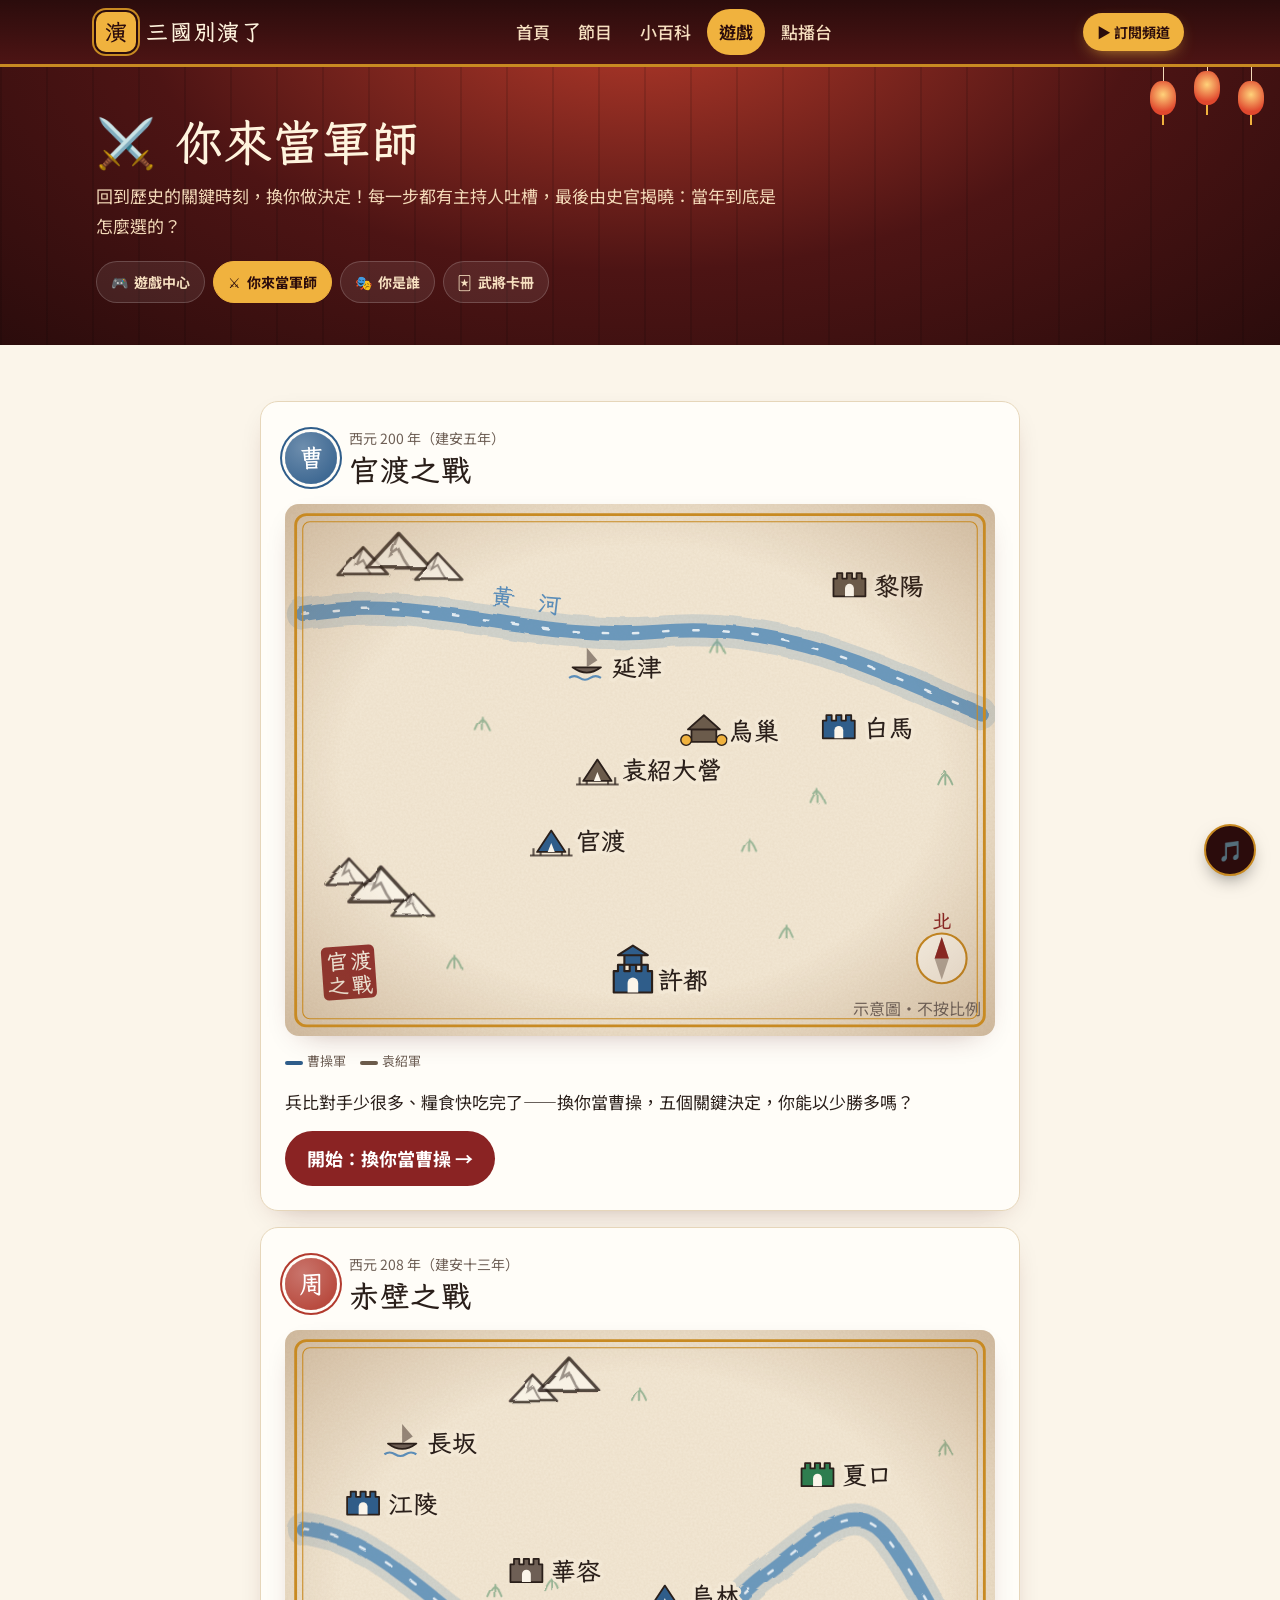
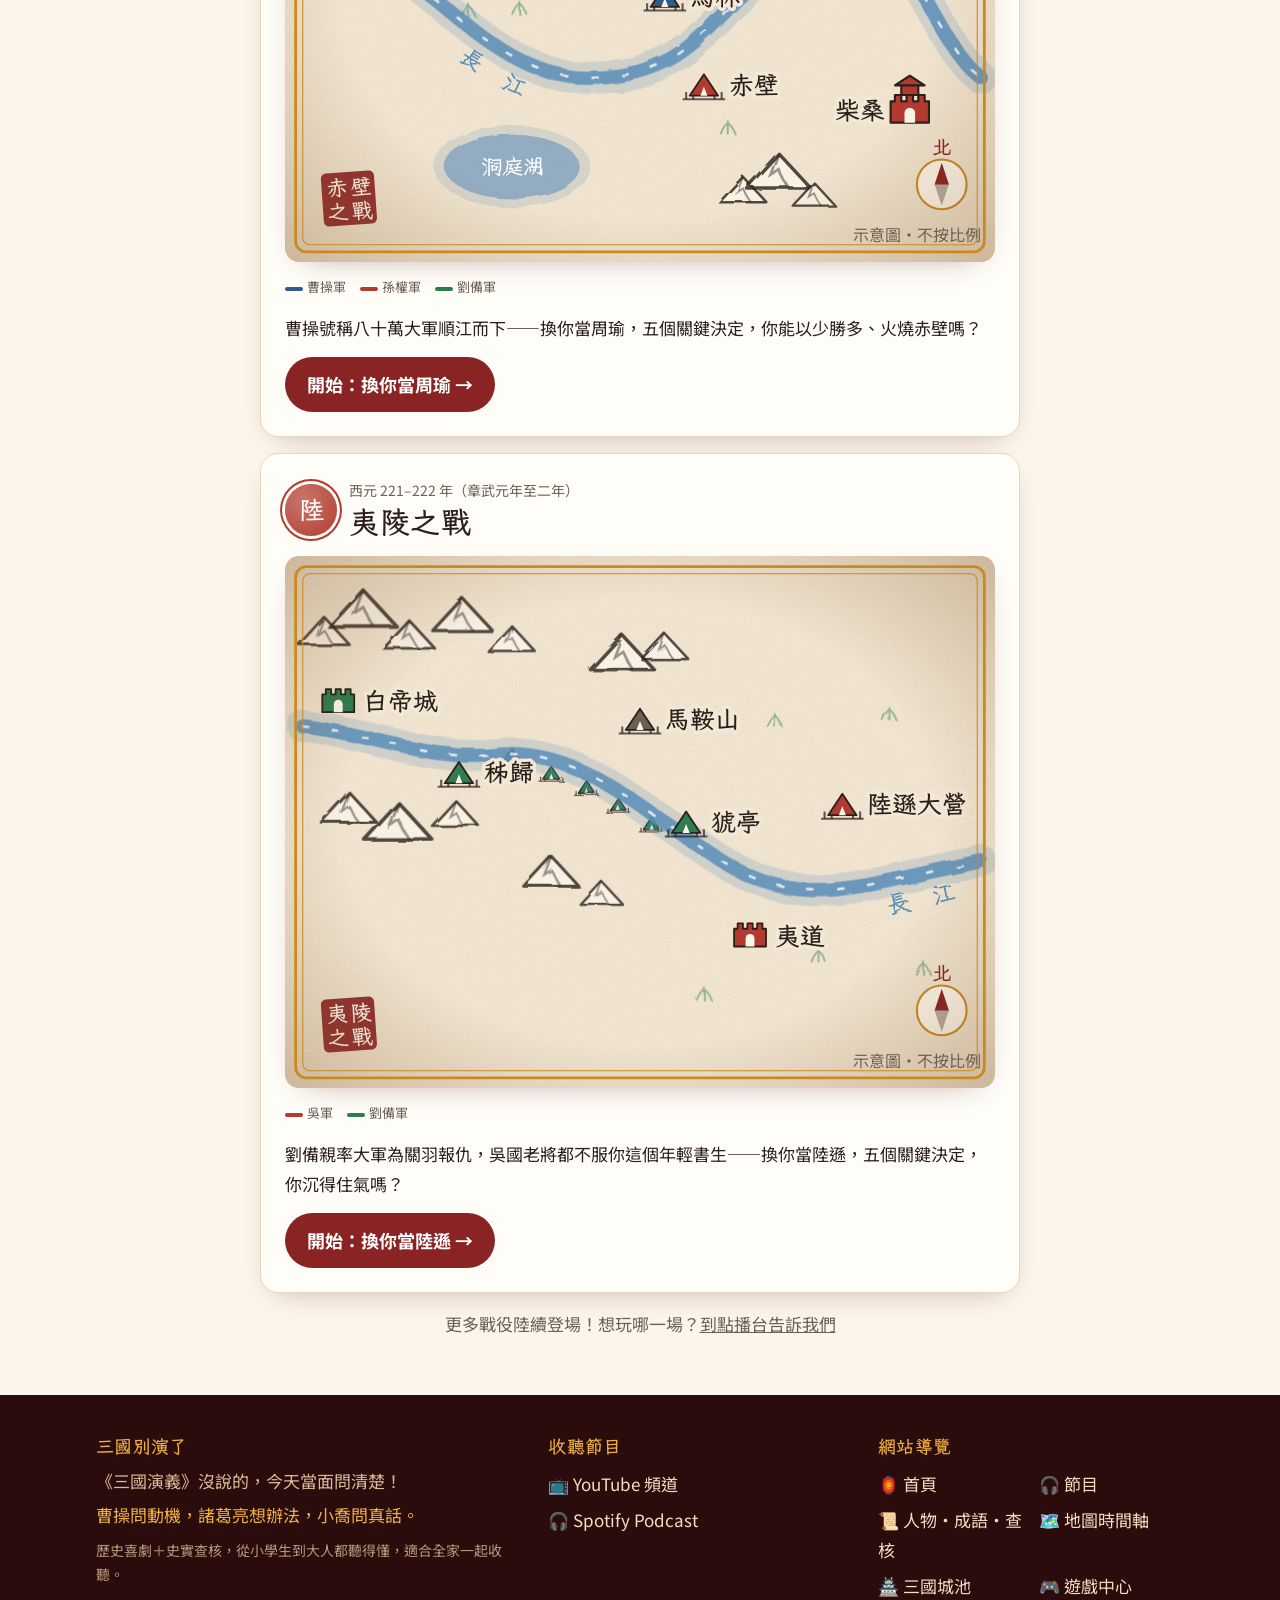
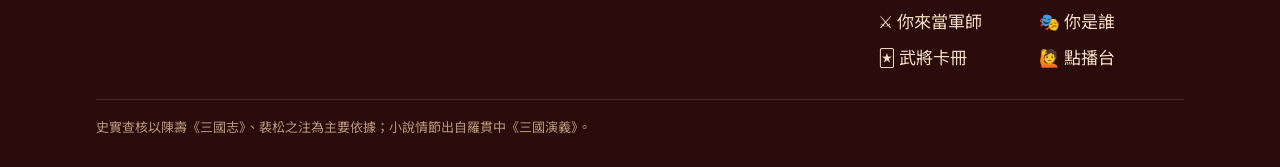
==== commit 3ded7c98: "版面整理：主選單 5 個＋分頁籤、遊戲中心、App 圖示、手機地圖文字 - 主選單減為 首頁／節目／小百科／遊戲／點播台，同區頁面用分頁籤串起來；頁尾列出全部頁面 - 新增遊戲中心 play.html" ====
--- a/battle.html
+++ b/battle.html
@@ -65,6 +65,12 @@
   .map .sack { fill: var(--lantern); stroke: var(--ink); stroke-width: .8; }
   .map .wave { fill: none; stroke: var(--river); stroke-width: 1.2; }
   .map .pl text { font-size: 14px; font-weight: 700; fill: var(--ink); paint-order: stroke; stroke: var(--paper-2); stroke-width: 4px; stroke-linejoin: round; }
+  /* 手機上地圖縮小，地名放大、描邊變細，避免白邊吃掉字 */
+  @media (max-width: 560px) {
+    .map .pl text { font-family: var(--body); font-weight: 900; font-size: 17px; stroke-width: 3px; fill: #2A1810; }
+    .map .river-name { font-size: 17px; }
+    .map .compass text { font-size: 15px; }
+  }
   .map .pl .ring { fill: rgba(240,178,62,.18); stroke: var(--lantern); stroke-width: 2.5; opacity: 0; }
   .map .pl.focus .ring { opacity: 1; animation: ring 1.8s ease-out infinite; transform-box: fill-box; transform-origin: center; }
   @keyframes ring { from { transform: scale(.7); opacity: 1; } to { transform: scale(1.7); opacity: 0; } }
--- a/assets/css/site.css
+++ b/assets/css/site.css
@@ -18,6 +18,7 @@
   --wu: #B23A2E;
   --qun: #6B5B4B;
   --river: #5B8DB8;
+  --jin: #6B4E8C;
   --ok: #2E7D4F;
   --bad: #B23A2E;
   --adapt: #B7791F;
@@ -61,10 +62,10 @@
   background: var(--lantern); color: var(--curtain-deep); font-family: var(--head); font-weight: 700; font-size: 22px;
   box-shadow: 0 0 0 2px var(--curtain-deep), 0 0 0 4px var(--gold);
 }
-.brand-name { font-family: var(--head); font-size: 22px; font-weight: 700; letter-spacing: .08em; }
+.brand-name { font-family: var(--head); font-size: 22px; font-weight: 700; letter-spacing: .08em; white-space: nowrap; }
 .nav-desk { display: none; gap: 4px; }
 .nav-desk a {
-  text-decoration: none; padding: 8px 14px; border-radius: 999px; font-weight: 500; color: #F6DFC0;
+  text-decoration: none; padding: 8px 12px; border-radius: 999px; font-weight: 500; color: #F6DFC0; white-space: nowrap;
 }
 .nav-desk a:hover { background: rgba(255,255,255,.08); color: #fff; }
 .nav-desk a[aria-current="page"] { background: var(--lantern); color: var(--curtain-deep); font-weight: 700; }
@@ -74,7 +75,7 @@
 /* 手機底部導覽 */
 .nav-mobile {
   position: fixed; bottom: 0; left: 0; right: 0; z-index: 60;
-  display: grid; grid-template-columns: repeat(6, 1fr);
+  display: grid; grid-template-columns: repeat(5, 1fr);
   background: var(--curtain-deep); border-top: 2px solid var(--gold);
   padding-bottom: env(safe-area-inset-bottom);
 }
@@ -83,6 +84,9 @@
   padding: 8px 0 10px; display: flex; flex-direction: column; align-items: center; gap: 2px;
 }
 .nav-mobile a .ico { font-size: 20px; line-height: 1; }
+.nav-mobile a, .nav-desk a { position: relative; }
+.nav-badge { position: absolute; top: 2px; right: 50%; margin-right: -22px; min-width: 18px; height: 18px; padding: 0 5px; border-radius: 9px; background: var(--lantern); color: var(--curtain-deep); font-size: 11px; font-weight: 900; line-height: 18px; text-align: center; }
+.nav-desk .nav-badge { top: -6px; right: -8px; margin: 0; }
 .nav-mobile a[aria-current="page"] { color: var(--lantern); font-weight: 700; }
 @media (min-width: 900px) { .nav-mobile { display: none; } }
 
@@ -277,3 +281,42 @@
   *, *::before, *::after { animation: none !important; transition: none !important; }
   html { scroll-behavior: auto; }
 }
+
+/* ---------- 同一區的分頁籤（頁面標題下方） ---------- */
+.subnav { display: flex; gap: 8px; margin-top: 20px; overflow-x: auto; scrollbar-width: none; -webkit-overflow-scrolling: touch; padding-bottom: 2px; }
+.subnav::-webkit-scrollbar { display: none; }
+.subnav a { flex: 0 0 auto; display: inline-flex; align-items: center; gap: 6px; padding: 8px 14px; border-radius: 999px; text-decoration: none; font-weight: 700; font-size: 14px;
+  color: #F6DFC0; background: rgba(255,255,255,.08); border: 1px solid rgba(255,255,255,.18); transition: background .15s; position: relative; }
+.subnav a:hover { background: rgba(255,255,255,.16); color: #fff; }
+.subnav a[aria-current="page"] { background: var(--lantern); color: var(--curtain-deep); border-color: var(--lantern); }
+.subnav .nav-badge { top: -6px; right: -6px; margin: 0; }
+/* 頁尾網站地圖 */
+.foot-links { display: grid; grid-template-columns: 1fr 1fr; column-gap: 16px; }
+
+/* ---------- 邊聽邊玩：首頁、遊戲中心共用 ---------- */
+.bento { display: grid; gap: 16px; }
+@media (min-width: 860px) { .bento { grid-template-columns: 1.1fr 1fr; } }
+.bento-side { display: grid; gap: 14px; grid-template-columns: 1fr 1fr; }
+.tile { display: flex; flex-direction: column; gap: 6px; padding: 18px; border-radius: 20px; background: var(--card); border: 1px solid var(--line);
+  box-shadow: var(--shadow); text-decoration: none; color: var(--ink); transition: transform .2s, border-color .2s; min-width: 0; }
+a.tile:hover { transform: translateY(-3px); border-color: var(--gold); }
+.tile .t-ico { width: 46px; height: 46px; border-radius: 14px; display: grid; place-items: center; font-size: 24px; background: var(--paper-2); box-shadow: inset 0 0 0 1px var(--line); }
+.tile h3 { font-size: 20px; line-height: 1.25; }
+.tile p { font-size: 14px; color: var(--muted); }
+.tile .t-go { margin-top: auto; color: var(--curtain); font-weight: 700; font-size: 14px; padding-top: 4px; }
+.tile .t-faces { display: flex; padding-left: 6px; }
+.tile .t-faces .avatar { margin-left: -6px; }
+.tile .t-bar { height: 8px; border-radius: 4px; background: var(--paper-2); overflow: hidden; }
+.tile .t-bar i { display: block; height: 100%; background: linear-gradient(90deg, var(--curtain), var(--gold)); border-radius: 4px; }
+.tile-feature { background: radial-gradient(ellipse at 85% 0%, #B53A2A, var(--curtain-dark) 55%, var(--curtain-deep)); color: #FFF4DE; border: 0; padding: 24px; gap: 10px; }
+.tile-feature .kick { color: var(--lantern); font-weight: 700; font-size: 14px; }
+.tile-feature h3 { font-size: clamp(26px, 3.6vw, 34px); color: #fff; }
+.tile-feature > p { color: #F0D3B0; font-size: 15px; }
+.battle-list { display: grid; gap: 10px; margin-top: 6px; }
+.battle-go { display: flex; align-items: center; gap: 12px; text-decoration: none; color: #fff; background: rgba(255,255,255,.07); border: 1px solid rgba(255,255,255,.16); border-radius: 14px; padding: 10px 14px; transition: background .15s, transform .15s; }
+.battle-go:hover { background: rgba(255,255,255,.14); transform: translateX(3px); }
+.battle-go > div { flex: 1; min-width: 0; }
+.battle-go p { font-size: 12px; color: #E9C9A0; }
+.battle-go h4 { font-family: var(--head); font-size: 20px; }
+.battle-go .go { color: var(--lantern); font-weight: 900; font-size: 20px; }
+@media (max-width: 420px) { .bento-side { gap: 10px; } .bento-side .tile { padding: 14px; } .bento-side .tile h3 { font-size: 17px; } .bento-side .tile p { font-size: 13px; } }
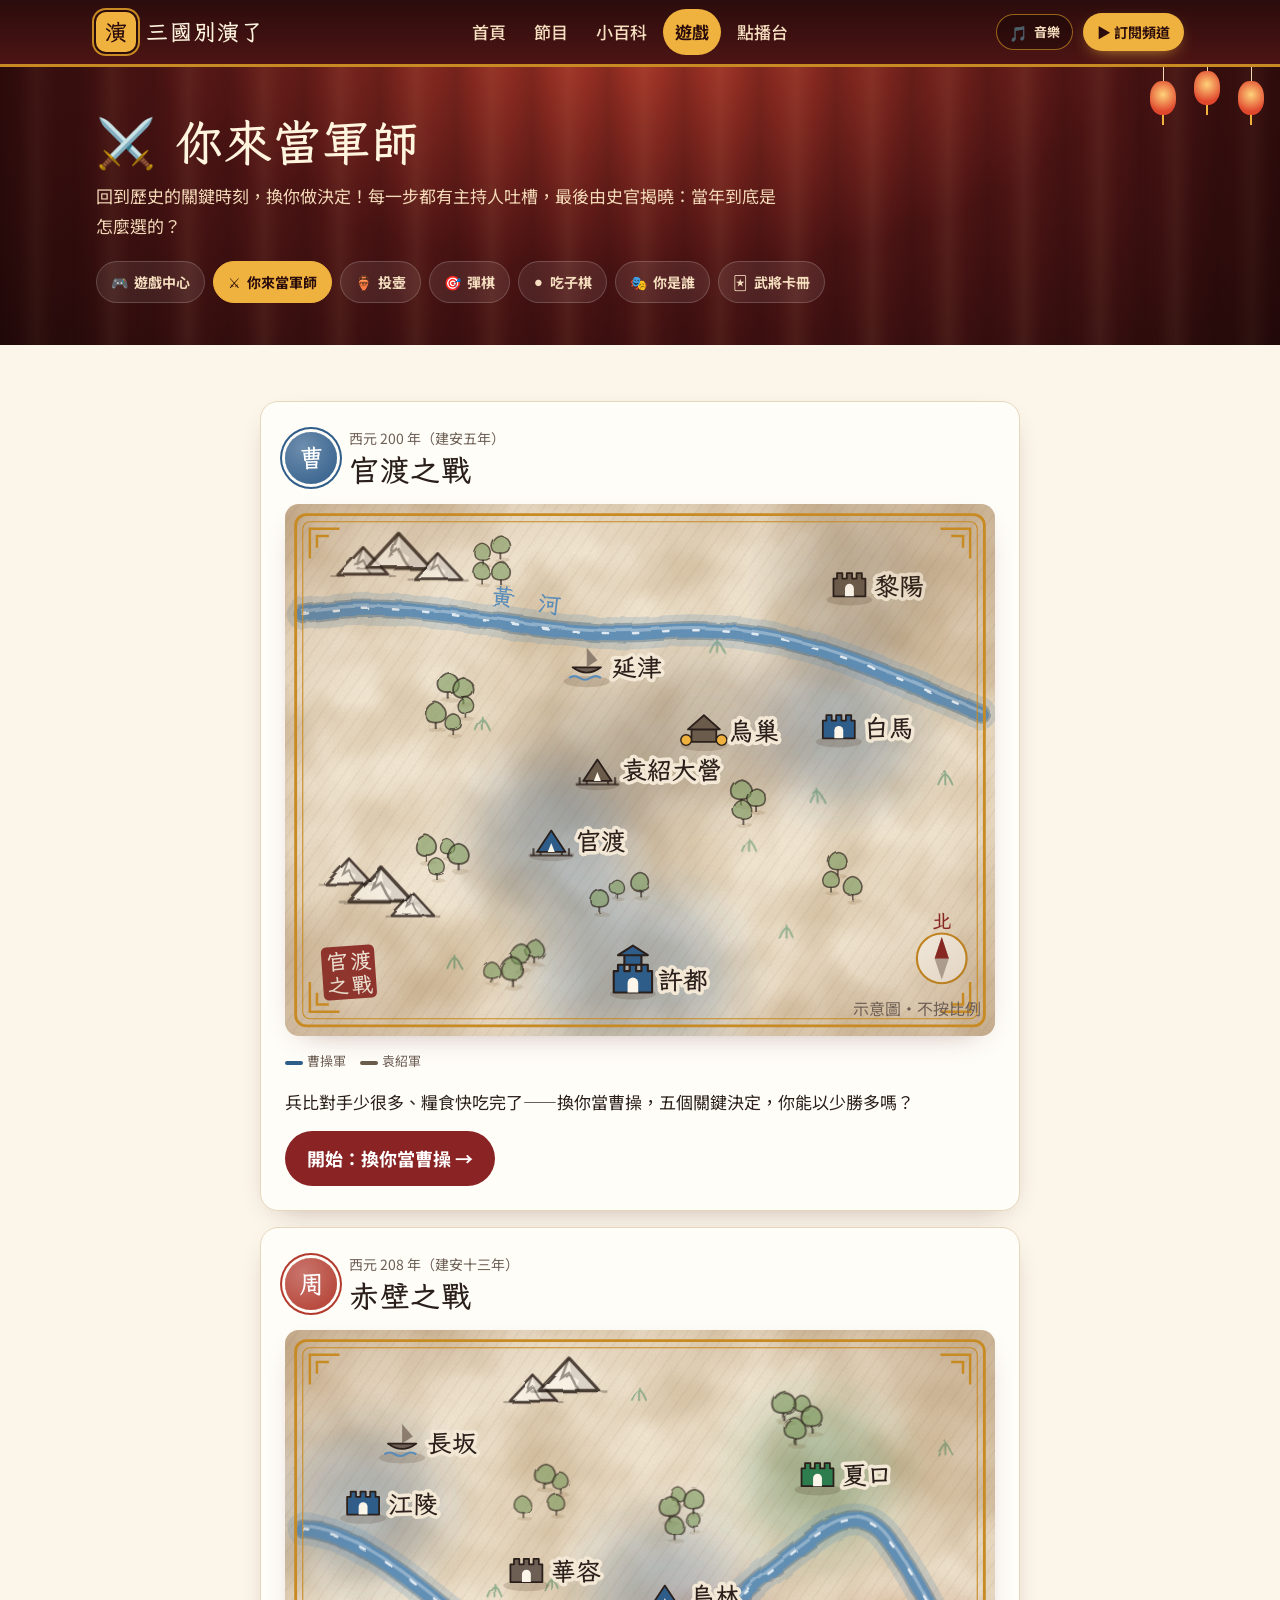
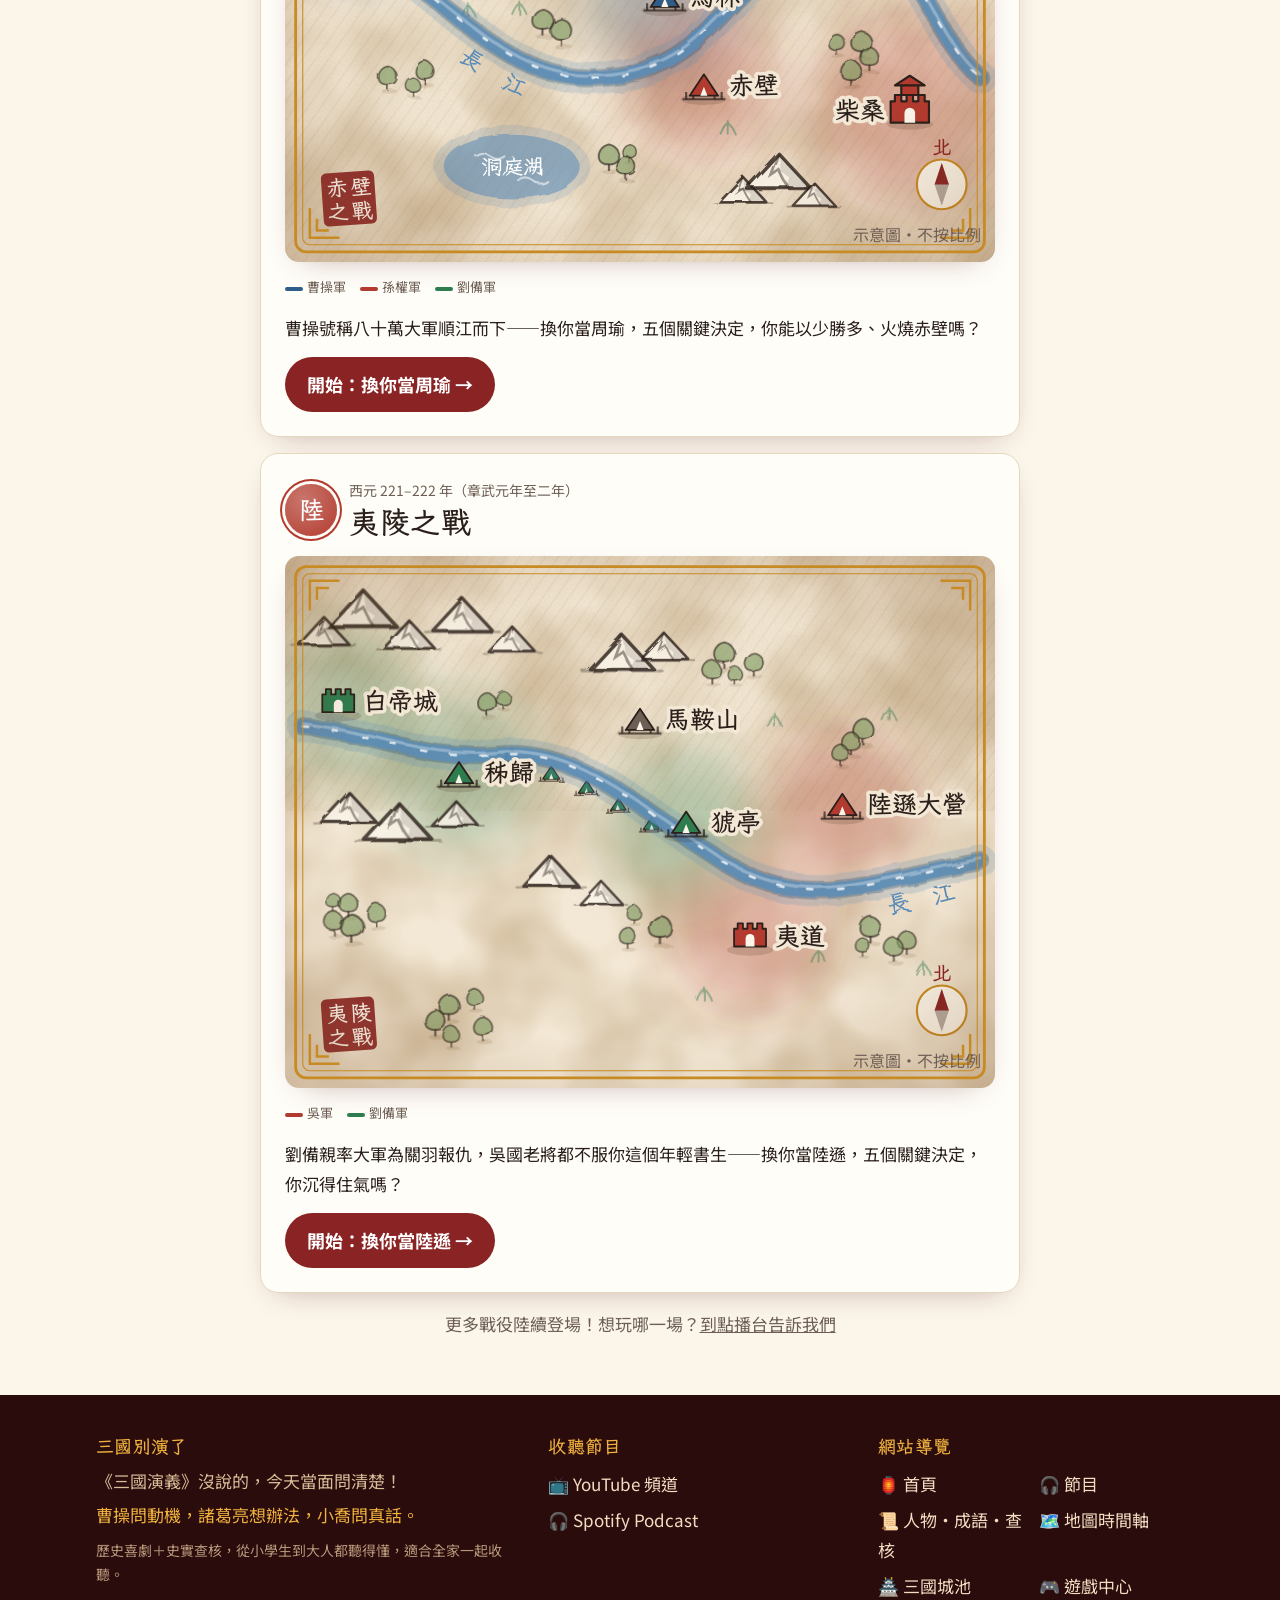
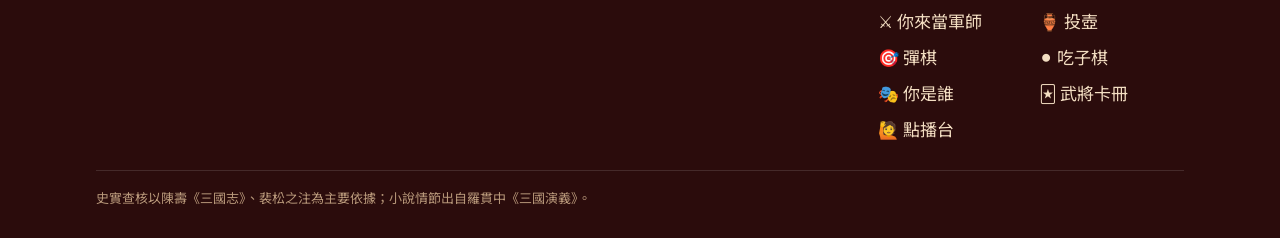
==== commit 03777178: "戰役地圖美術：勢力範圍暈染、水墨樹林與細節 - 雙方地點周圍暈染勢力顏色，一眼看出誰控制哪裡 - 空地自動長出水墨小樹林（避開地名、河、湖、山、印章、指北針） - 河流墨線描邊與亮線、湖面漣漪、山的陰" ====
--- a/battle.html
+++ b/battle.html
@@ -49,6 +49,18 @@
   .map .frame.thin { stroke-width: .6; }
   .map .note { font-size: 9px; fill: var(--muted); font-family: var(--body); }
   .map .river-bank { fill: none; stroke: var(--river); stroke-width: 18; stroke-linecap: round; opacity: .22; }
+  .map .river-edge { fill: none; stroke: #2F5570; stroke-width: 10.5; stroke-linecap: round; opacity: .35; }
+  .map .river-hl { fill: none; stroke: #fff; stroke-width: 1.8; stroke-linecap: round; opacity: .3; transform: translateY(-1.5px); }
+  .map .lake-ripple { fill: none; stroke: #fff; stroke-width: 1.2; stroke-linecap: round; opacity: .55; }
+  .map .zones circle { opacity: .3; }
+  .map .hatch { stroke: #5a3a1a; stroke-opacity: .06; stroke-width: 1.6; }
+  .map .t-crown { fill: #7C9A5E; fill-opacity: .6; stroke: var(--ink); stroke-width: 1; stroke-opacity: .65; }
+  .map .t-trunk { stroke: var(--ink); stroke-width: 1.2; stroke-opacity: .65; }
+  .map .t-shadow { fill: #5a3a1a; opacity: .12; }
+  .map .ground { fill: #3a2410; opacity: .16; }
+  .map .mtn-face { fill: var(--ink); opacity: .14; }
+  .map .mtn-foot { stroke: var(--ink); stroke-width: 1; stroke-linecap: round; opacity: .3; }
+  .map .corner { fill: none; stroke: var(--gold); stroke-width: 1.4; stroke-linecap: square; }
   .map .river { fill: none; stroke: var(--river); stroke-width: 8; stroke-linecap: round; opacity: .85; }
   .map .river-flow { fill: none; stroke: #fff; stroke-width: 1.4; stroke-linecap: round; stroke-dasharray: 3 14; opacity: .8; animation: flow 3s linear infinite; }
   @keyframes flow { to { stroke-dashoffset: -34; } }
--- a/assets/css/site.css
+++ b/assets/css/site.css
@@ -69,8 +69,9 @@
 }
 .nav-desk a:hover { background: rgba(255,255,255,.08); color: #fff; }
 .nav-desk a[aria-current="page"] { background: var(--lantern); color: var(--curtain-deep); font-weight: 700; }
-.top-cta { display: none; }
-@media (min-width: 900px) { .nav-desk { display: flex; } .top-cta { display: inline-flex; } }
+.top-right { display: flex; align-items: center; gap: 10px; }
+.topbar .top-cta { display: none; }
+@media (min-width: 900px) { .nav-desk { display: flex; } .topbar .top-cta { display: inline-flex; } }
 
 /* 手機底部導覽 */
 .nav-mobile {
@@ -120,11 +121,14 @@
   background: radial-gradient(ellipse at 50% -20%, #B53A2A 0%, var(--curtain-dark) 55%, var(--curtain-deep) 100%);
   color: #FFF4DE; padding: 44px 0 40px; position: relative; overflow: hidden;
 }
-.page-hero::after { /* 布幕摺痕 */
+.page-hero::after { /* 絲絨布幕柔光皺褶 */
   content: ""; position: absolute; inset: 0; pointer-events: none;
-  background: repeating-linear-gradient(90deg, rgba(0,0,0,.12) 0 2px, transparent 2px 46px);
+  background:
+    linear-gradient(90deg, rgba(20,4,4,.38) 0%, transparent 12%, transparent 88%, rgba(20,4,4,.38) 100%),
+    repeating-linear-gradient(90deg, rgba(25,5,5,.18) 0px, rgba(25,5,5,.04) 18px, rgba(255,210,145,.06) 36px, rgba(25,5,5,.03) 54px, rgba(25,5,5,.18) 76px);
 }
 .page-hero .wrap { position: relative; z-index: 1; }
+.page-hero h1, .sec-head h2, .card h2 { text-wrap: balance; }
 .page-hero h1 { font-size: clamp(32px, 6vw, 48px); }
 .page-hero p { color: #F3D9B8; margin-top: 8px; max-width: 680px; }
 .lanterns { position: absolute; top: 0; right: 16px; display: flex; gap: 18px; z-index: 1; }
@@ -180,6 +184,16 @@
 }
 .search:focus { border-color: var(--curtain); outline: none; }
 .toolbar { display: flex; flex-wrap: wrap; gap: 12px; align-items: center; justify-content: space-between; margin-bottom: 22px; }
+/* 手機：分類按鈕排成一列左右滑，搜尋放最前面，收聽進度和排序並排 */
+@media (max-width: 639px) {
+  .toolbar { gap: 10px; }
+  .toolbar > .seg:first-child { width: calc(100% + 32px); flex-wrap: nowrap; overflow-x: auto; scrollbar-width: none; margin: 0 -16px; padding: 0 16px 2px; }
+  .toolbar > .seg:first-child::-webkit-scrollbar { display: none; }
+  .toolbar > .seg:first-child button { flex: 0 0 auto; }
+  .toolbar .search { max-width: none; }
+  .toolbar .tb-row { width: 100%; }
+  .toolbar .tb-row .search { order: -1; }
+}
 
 /* ---------- 單集卡 ---------- */
 .ep-card { display: flex; flex-direction: column; }
@@ -190,6 +204,12 @@
   position: absolute; left: 12px; top: 12px; background: var(--lantern); color: var(--curtain-deep);
   font-weight: 900; border-radius: 8px; padding: 2px 10px; font-size: 14px;
 }
+.ep-heard {
+  position: absolute; right: 10px; top: 12px; z-index: 2;
+  background: rgba(46, 125, 79, .94); color: #fff; font-weight: 700;
+  border-radius: 999px; padding: 2px 10px; font-size: 12px;
+  box-shadow: 0 2px 8px rgba(0,0,0,.35); pointer-events: none;
+}
 .ep-len { position: absolute; right: 10px; bottom: 10px; background: rgba(0,0,0,.75); color: #fff; font-size: 12px; border-radius: 6px; padding: 1px 7px; }
 .ep-play {
   position: absolute; inset: 0; display: grid; place-items: center; background: transparent; border: 0; color: #fff;
@@ -233,6 +253,11 @@
 }
 .video { aspect-ratio: 16/9; background: #000; }
 .video iframe { width: 100%; height: 100%; border: 0; display: block; }
+.player-nav {
+  display: flex; flex-wrap: wrap; align-items: center; justify-content: space-between;
+  gap: 8px; margin-top: 18px; padding-top: 14px; border-top: 1px dashed var(--line);
+}
+.player-nav .btn { max-width: 100%; overflow: hidden; text-overflow: ellipsis; }
 @keyframes pop { from { transform: scale(.94); opacity: 0; } to { transform: scale(1); opacity: 1; } }
 
 /* ---------- 提示 ---------- */
@@ -256,22 +281,24 @@
 .footer a:hover { color: #fff; }
 .footer .copy { grid-column: 1 / -1; border-top: 1px solid rgba(255,255,255,.12); padding-top: 16px; font-size: 13px; color: #B8987A; }
 
-/* ---------- 背景音樂按鈕 ---------- */
+/* ---------- 背景音樂按鈕（整合於頂部導覽列右側，手機／桌機皆不遮擋內容） ---------- */
 .bgm-btn {
-  position: fixed; right: 16px; bottom: 92px; z-index: 70;
-  width: 52px; height: 52px; border-radius: 50%; border: 2px solid var(--gold);
-  background: var(--curtain-deep); color: var(--lantern); display: grid; place-items: center;
-  box-shadow: 0 8px 20px -8px rgba(0,0,0,.6); transition: transform .15s;
-}
-.bgm-btn:hover { transform: scale(1.06); }
-.bgm-ico { display: none; align-items: flex-end; gap: 3px; height: 20px; }
-.bgm-ico i { width: 4px; height: 6px; background: var(--lantern); border-radius: 2px; animation: bgmbar 1s ease-in-out infinite; }
+  display: inline-flex; align-items: center; gap: 6px;
+  height: 36px; padding: 0 12px; border-radius: 999px;
+  border: 1.5px solid rgba(200, 138, 34, .7);
+  background: rgba(0, 0, 0, .28); color: #F6DFC0;
+  font-size: 13px; font-weight: 700; white-space: nowrap;
+  transition: transform .15s, background .15s, border-color .15s, color .15s;
+}
+.bgm-btn:hover { transform: translateY(-1px); background: rgba(255, 255, 255, .1); border-color: var(--lantern); color: #fff; }
+.bgm-btn.on { background: rgba(240, 178, 62, .16); border-color: var(--lantern); color: var(--lantern); }
+.bgm-ico { display: none; align-items: flex-end; gap: 2.5px; height: 14px; }
+.bgm-ico i { width: 3px; height: 5px; background: var(--lantern); border-radius: 1.5px; animation: bgmbar 1s ease-in-out infinite; }
 .bgm-ico i:nth-child(2) { animation-delay: .15s; } .bgm-ico i:nth-child(3) { animation-delay: .3s; } .bgm-ico i:nth-child(4) { animation-delay: .45s; }
-@keyframes bgmbar { 0%,100% { height: 5px; } 50% { height: 20px; } }
-.bgm-off { font-size: 20px; line-height: 1; }
+@keyframes bgmbar { 0%,100% { height: 4px; } 50% { height: 14px; } }
+.bgm-off { font-size: 15px; line-height: 1; opacity: .85; }
 .bgm-btn.on .bgm-ico { display: flex; }
 .bgm-btn.on .bgm-off { display: none; }
-@media (min-width: 900px) { .bgm-btn { bottom: 24px; right: 24px; } }
 
 /* ---------- 雜項 ---------- */
 .fade-in { animation: fadeUp .4s ease-out both; }
@@ -285,6 +312,9 @@
 /* ---------- 同一區的分頁籤（頁面標題下方） ---------- */
 .subnav { display: flex; gap: 8px; margin-top: 20px; overflow-x: auto; scrollbar-width: none; -webkit-overflow-scrolling: touch; padding-bottom: 2px; }
 .subnav::-webkit-scrollbar { display: none; }
+.subnav.more-r { -webkit-mask-image: linear-gradient(90deg, #000 calc(100% - 44px), transparent); mask-image: linear-gradient(90deg, #000 calc(100% - 44px), transparent); }
+.subnav.more-l { -webkit-mask-image: linear-gradient(90deg, transparent, #000 44px); mask-image: linear-gradient(90deg, transparent, #000 44px); }
+.subnav.more-l.more-r { -webkit-mask-image: linear-gradient(90deg, transparent, #000 44px, #000 calc(100% - 44px), transparent); mask-image: linear-gradient(90deg, transparent, #000 44px, #000 calc(100% - 44px), transparent); }
 .subnav a { flex: 0 0 auto; display: inline-flex; align-items: center; gap: 6px; padding: 8px 14px; border-radius: 999px; text-decoration: none; font-weight: 700; font-size: 14px;
   color: #F6DFC0; background: rgba(255,255,255,.08); border: 1px solid rgba(255,255,255,.18); transition: background .15s; position: relative; }
 .subnav a:hover { background: rgba(255,255,255,.16); color: #fff; }
@@ -319,4 +349,20 @@
 .battle-go p { font-size: 12px; color: #E9C9A0; }
 .battle-go h4 { font-family: var(--head); font-size: 20px; }
 .battle-go .go { color: var(--lantern); font-weight: 900; font-size: 20px; }
+.bento-mini { display: grid; gap: 14px; grid-template-columns: 1fr; }
+@media (min-width: 640px) { .bento-mini { grid-template-columns: repeat(auto-fit, minmax(260px, 1fr)); } }
+@media (min-width: 860px) { .bento-mini { grid-column: 1 / -1; } }
+.tile-row { flex-direction: row; align-items: center; gap: 14px; }
+.tile-row > div { flex: 1; min-width: 0; }
+.tile-row .t-go { margin: 0; padding: 0; white-space: nowrap; }
+.tile .t-tag { display: inline-block; font-size: 12px; font-weight: 700; color: var(--curtain); background: #FFF0DC; border-radius: 6px; padding: 1px 8px; margin-bottom: 2px; }
+/* 手機：三個小遊戲排成一列小卡，不再各佔一大塊 */
+@media (max-width: 639px) {
+  .bento-mini { grid-template-columns: repeat(3, 1fr); gap: 10px; }
+  .bento-mini .tile-row { flex-direction: column; text-align: center; padding: 14px 6px 12px; gap: 6px; }
+  .bento-mini .tile-row p, .bento-mini .tile-row .t-go { display: none; }
+  .bento-mini .tile-row > div { display: flex; flex-direction: column-reverse; align-items: center; gap: 4px; }
+  .bento-mini .tile-row h3 { font-size: 19px; }
+  .bento-mini .t-tag { margin: 0; padding: 1px 6px; }
+}
 @media (max-width: 420px) { .bento-side { gap: 10px; } .bento-side .tile { padding: 14px; } .bento-side .tile h3 { font-size: 17px; } .bento-side .tile p { font-size: 13px; } }
